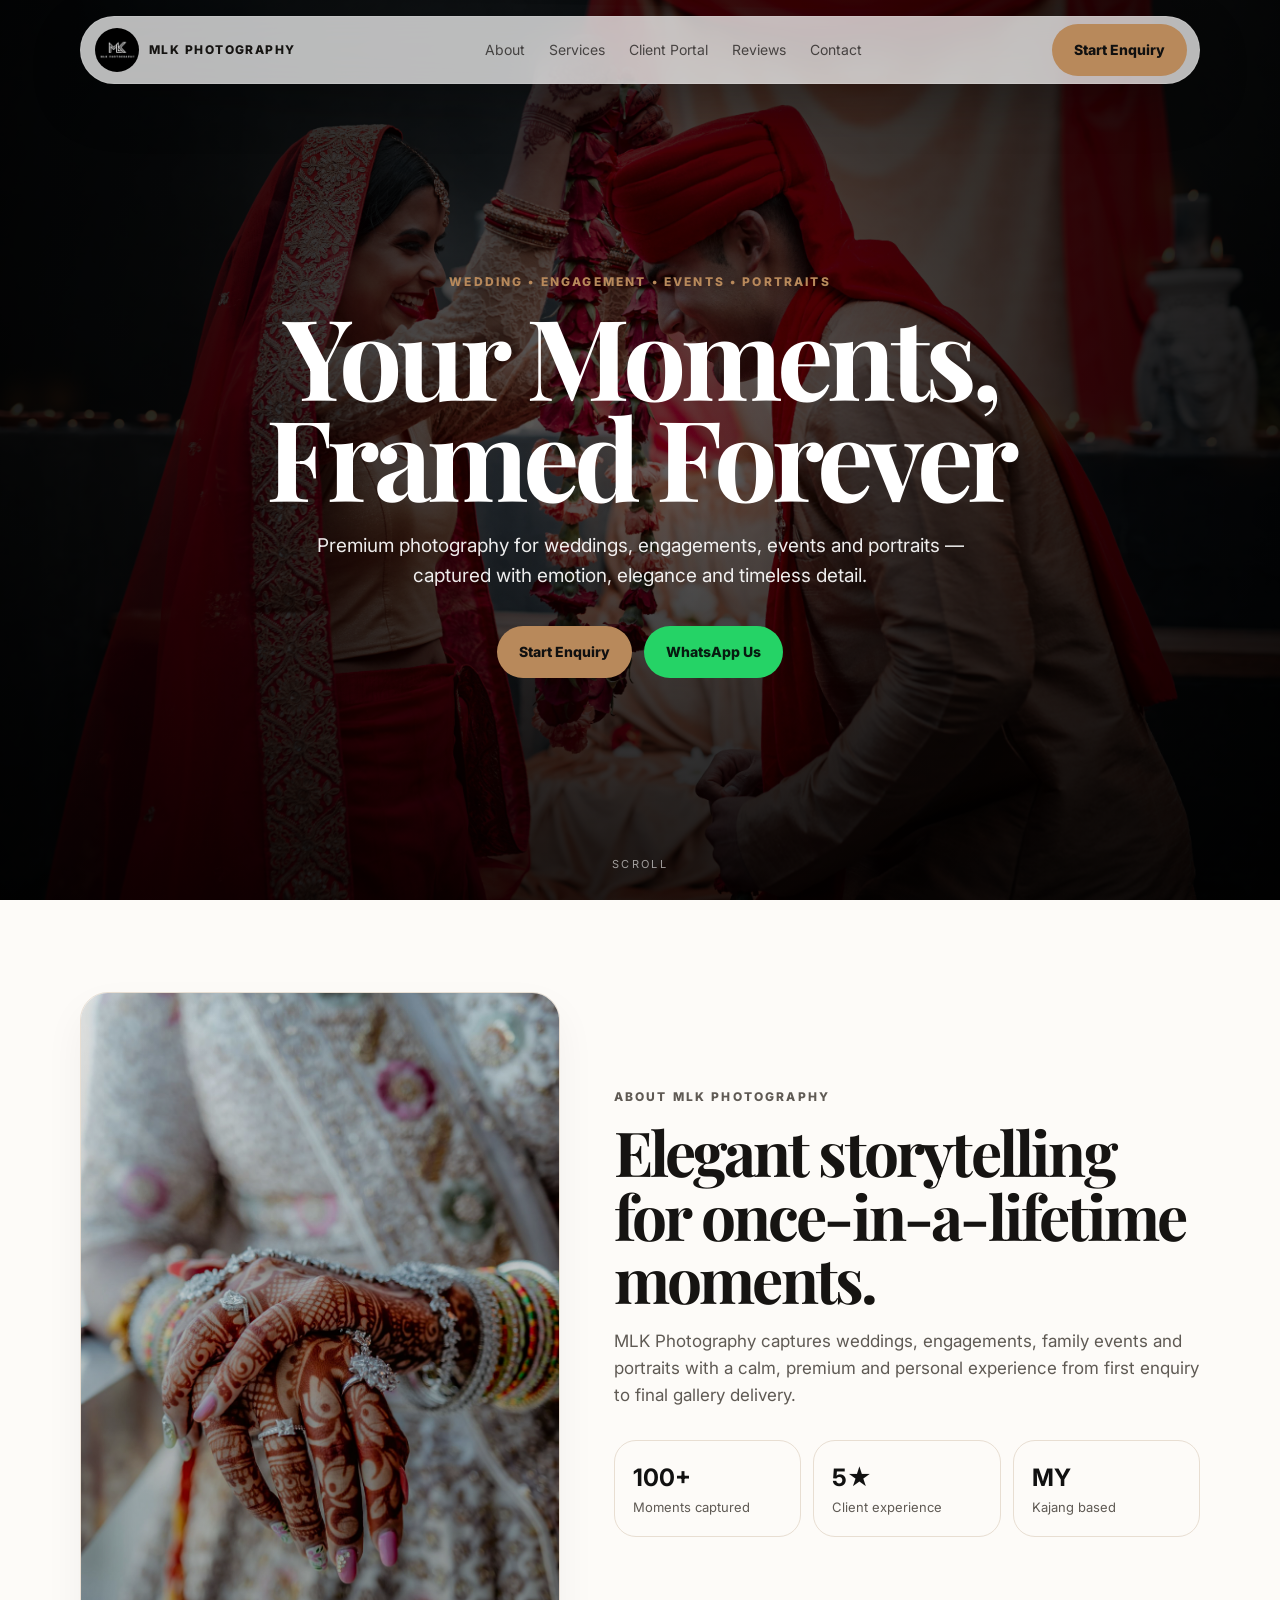
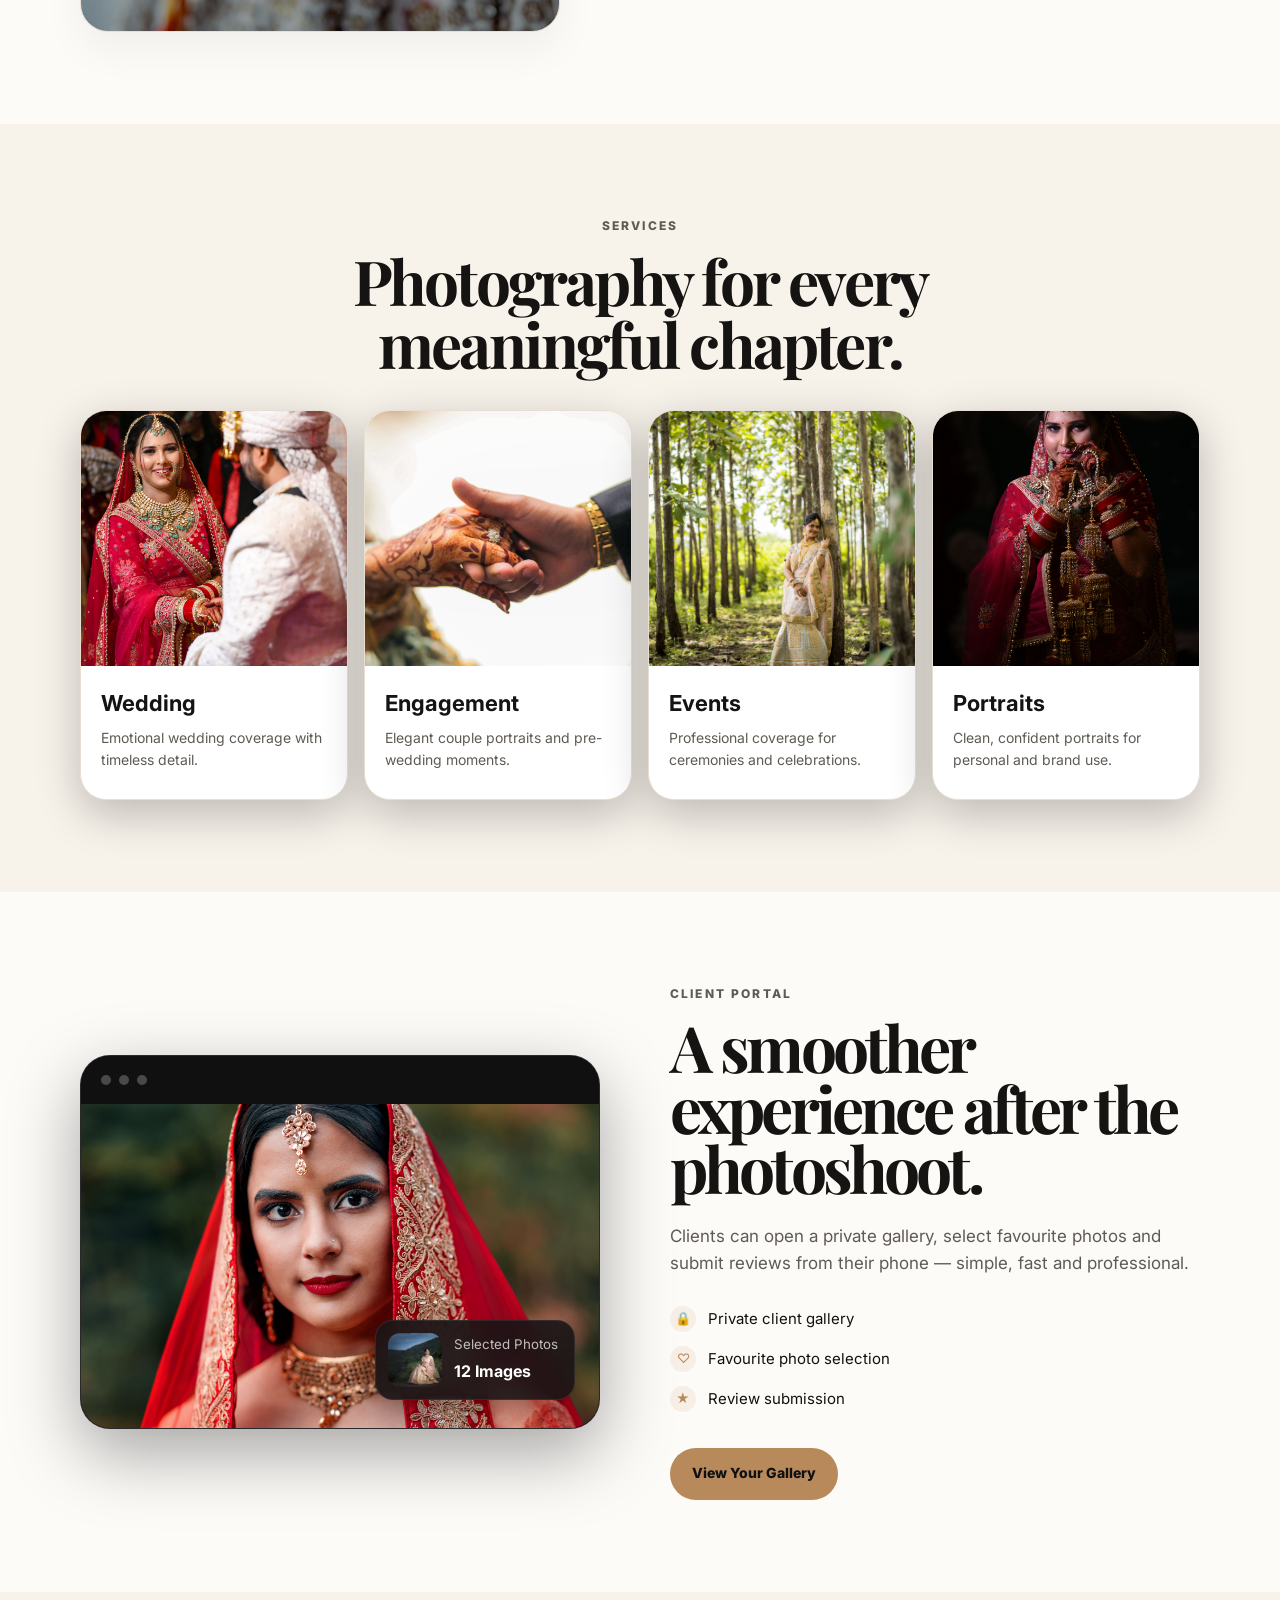
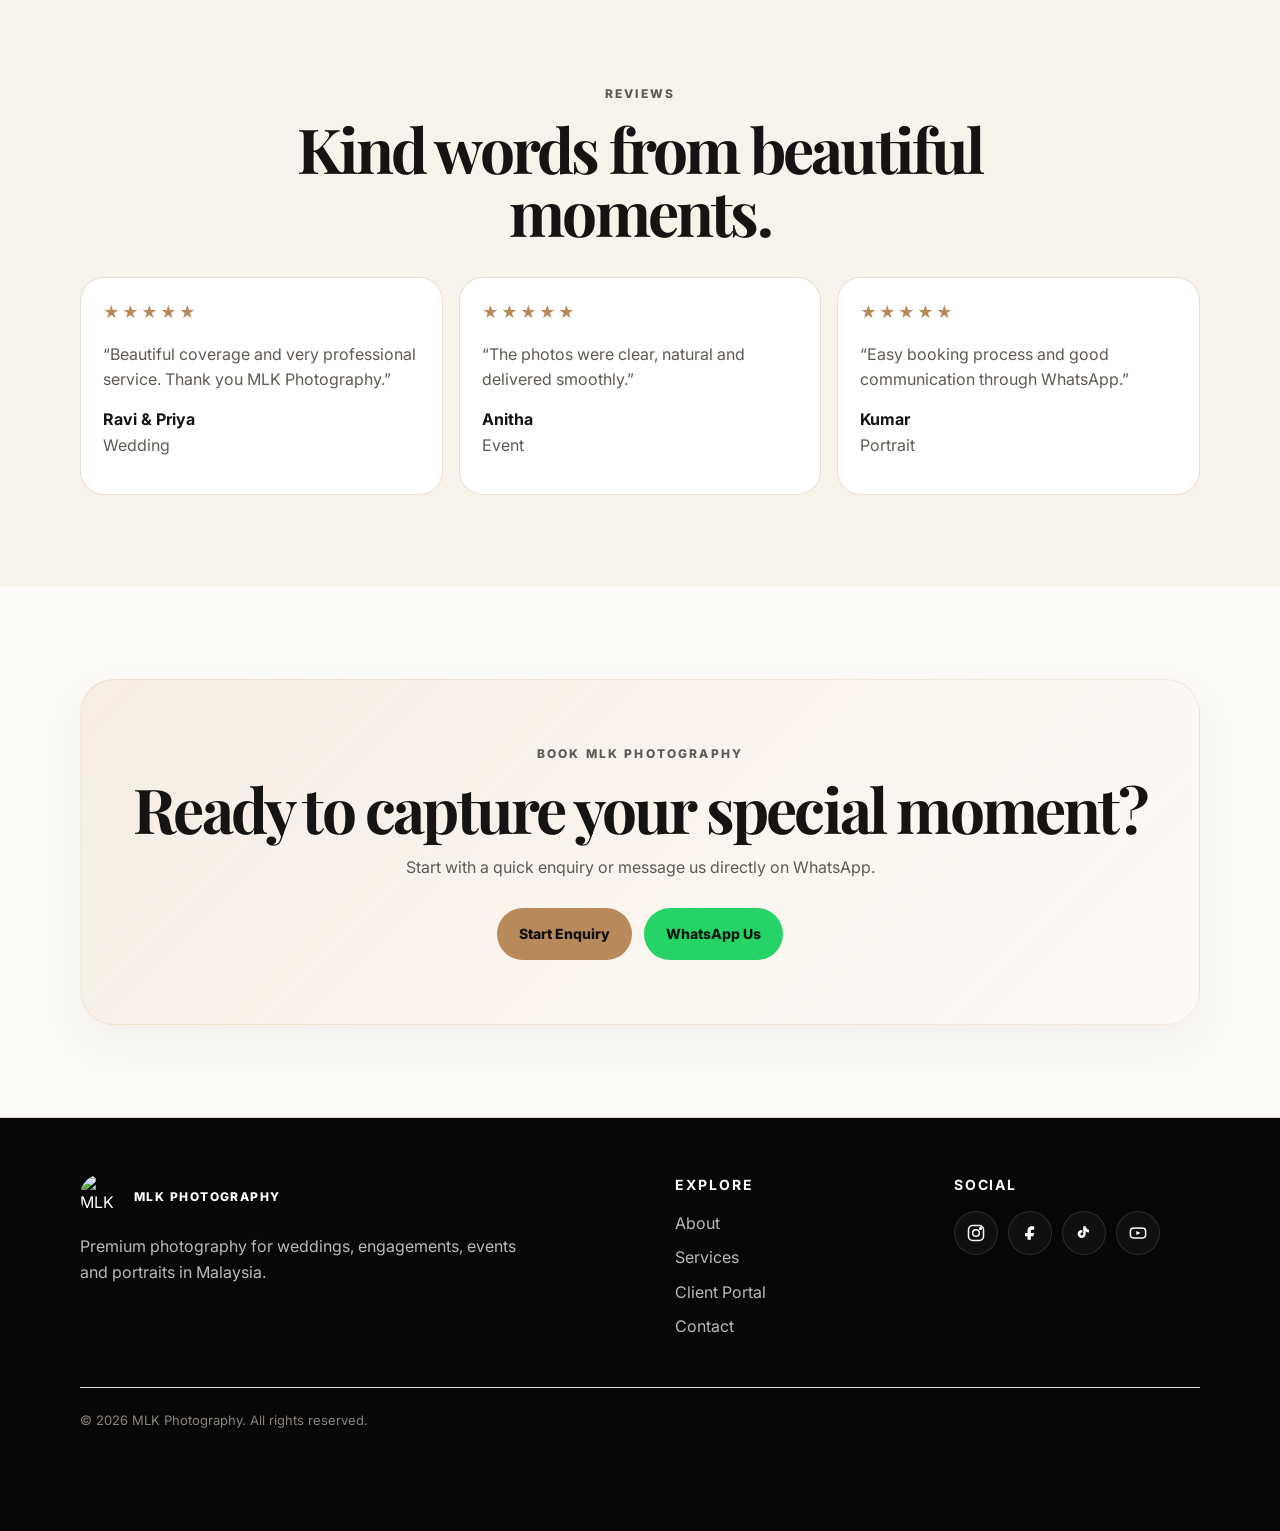
==== index.html @ f40e48df "Update index.html" ====
<!doctype html>
<html lang="en">
<head>
  <meta charset="utf-8">
  <meta name="viewport" content="width=device-width, initial-scale=1">
  <title>MLK Photography | Wedding & Event Photography</title>
  <meta name="description" content="MLK Photography captures weddings, engagements, events and portraits with a premium client portal experience.">
  <link rel="preconnect" href="https://fonts.googleapis.com">
  <link rel="preconnect" href="https://fonts.gstatic.com" crossorigin>
  <link href="https://fonts.googleapis.com/css2?family=Inter:wght@400;500;600;700;800&family=Playfair+Display:wght@600;700&display=swap" rel="stylesheet">
  <link rel="stylesheet" href="assets/styles.css">
</head>
<body>
  <header class="site-header" id="top">
    <a class="brand" href="#top" aria-label="MLK Photography home">
      <span class="brand-mark">
  <img src="images/logo.jpg" alt="MLK Photography Logo">
</span>
      <span class="brand-text">MLK Photography</span>
    </a>

    <nav class="desktop-nav" aria-label="Main navigation">
      <a href="#about">About</a>
      <a href="#services">Services</a>
      <a href="#portal">Client Portal</a>
      <a href="#reviews">Reviews</a>
      <a href="#contact">Contact</a>
    </nav>

    <div class="header-actions">
      <button class="btn btn-primary js-open-enquiry" type="button">Start Enquiry</button>
    </div>
  </header>

  <main>
    <section class="hero" aria-label="MLK Photography hero">
      <div class="hero-slider" aria-hidden="true">
        <div class="hero-slide active" style="background-image:url('images/slide-1.jpg')"></div>
        <div class="hero-slide" style="background-image:url('images/slide-2.jpg')"></div>
        <div class="hero-slide" style="background-image:url('images/slide-3.jpg')"></div>
        <div class="hero-slide" style="background-image:url('images/slide-4.jpg')"></div>
        <div class="hero-slide" style="background-image:url('images/slide-5.jpg')"></div>
      </div>
      <div class="hero-overlay"></div>

      <div class="hero-content">
        <p class="eyebrow">Wedding • Engagement • Events • Portraits</p>
        <h1>Your Moments,<br>Framed Forever</h1>
        <p class="hero-copy">Premium photography for weddings, engagements, events and portraits — captured with emotion, elegance and timeless detail.</p>
        <div class="hero-actions">
          <button class="btn btn-primary js-open-enquiry" type="button">Start Enquiry</button>
          <a class="btn btn-whatsapp js-whatsapp-link" href="#" target="_blank" rel="noopener">WhatsApp Us</a>
        </div>
      </div>

      <a class="scroll-cue" href="#about" aria-label="Scroll to about section">Scroll</a>
    </section>

    <section id="about" class="section about-section">
      <div class="container about-grid">
        <div class="image-frame image-frame-tall">
          <img src="images/about.jpg" alt="MLK Photography wedding moment" loading="lazy">
        </div>
        <div class="section-copy">
          <p class="eyebrow">About MLK Photography</p>
          <h2>Elegant storytelling for once-in-a-lifetime moments.</h2>
          <p>MLK Photography captures weddings, engagements, family events and portraits with a calm, premium and personal experience from first enquiry to final gallery delivery.</p>
          <div class="mini-stats" aria-label="MLK Photography highlights">
            <div><strong>100+</strong><span>Moments captured</span></div>
            <div><strong>5★</strong><span>Client experience</span></div>
            <div><strong>MY</strong><span>Kajang based</span></div>
          </div>
        </div>
      </div>
    </section>

    <section id="services" class="section">
      <div class="container">
        <div class="section-heading center">
          <p class="eyebrow">Services</p>
          <h2>Photography for every meaningful chapter.</h2>
        </div>
        <div class="service-grid">
          <article class="service-card">
            <img src="images/service-wedding.jpg" alt="Wedding photography" loading="lazy">
            <div><h3>Wedding</h3><p>Emotional wedding coverage with timeless detail.</p></div>
          </article>
          <article class="service-card">
            <img src="images/service-engagement.jpg" alt="Engagement photography" loading="lazy">
            <div><h3>Engagement</h3><p>Elegant couple portraits and pre-wedding moments.</p></div>
          </article>
          <article class="service-card">
            <img src="images/service-event.jpg" alt="Event photography" loading="lazy">
            <div><h3>Events</h3><p>Professional coverage for ceremonies and celebrations.</p></div>
          </article>
          <article class="service-card">
            <img src="images/service-portrait.jpg" alt="Portrait photography" loading="lazy">
            <div><h3>Portraits</h3><p>Clean, confident portraits for personal and brand use.</p></div>
          </article>
        </div>
      </div>
    </section>

    <section id="portal" class="section portal-section">
  <div class="container portal-grid">

    <div class="section-copy">
      <p class="eyebrow">Client Portal</p>

      <h2>A smoother experience after the photoshoot.</h2>

      <p>
        Clients can open a private gallery, select favourite photos and submit reviews
        from their phone — simple, fast and professional.
      </p>

      <div class="portal-points">
        <span><i aria-hidden="true">🔒</i> Private client gallery</span>
        <span><i aria-hidden="true">♡</i> Favourite photo selection</span>
        <span><i aria-hidden="true">★</i> Review submission</span>
      </div>

      <div class="inline-actions">
        <a class="btn btn-primary" href="gallery.html">
          View Your Gallery
        </a>
      </div>
    </div>

    <div class="portal-preview" aria-label="Client portal preview">
      <div class="browser-bar">
        <span></span>
        <span></span>
        <span></span>
      </div>

      <div class="portal-main-image">
        <img src="images/portal-main.jpg" alt="Client gallery preview">
      </div>

      <div class="portal-floating-card">
        <img src="images/portal-thumb.jpg" alt="Selected photo preview">

        <div>
          <small>Selected Photos</small>
          <strong>12 Images</strong>
        </div>
      </div>
    </div>

  </div>
</section>

    <section id="reviews" class="section">
      <div class="container">
        <div class="section-heading center">
          <p class="eyebrow">Reviews</p>
          <h2>Kind words from beautiful moments.</h2>
        </div>
        <div id="reviewTrack" class="review-track"></div>
      </div>
    </section>

    <section id="contact" class="section final-cta">
      <div class="container cta-card">
        <p class="eyebrow">Book MLK Photography</p>
        <h2>Ready to capture your special moment?</h2>
        <p>Start with a quick enquiry or message us directly on WhatsApp.</p>
        <div class="hero-actions">
          <button class="btn btn-primary js-open-enquiry" type="button">Start Enquiry</button>
          <a class="btn btn-whatsapp js-whatsapp-link" href="#" target="_blank" rel="noopener">WhatsApp Us</a>
        </div>
      </div>
    </section>
  </main>

  <footer class="footer">
    <div class="container footer-grid">
      <div>
        <a class="brand footer-brand" href="#top" aria-label="MLK Photography home">
          <span class="brand-mark">
  <img src="assets/logo.png" alt="MLK Photography Logo">
</span>
          <span class="brand-text">MLK Photography</span>
        </a>
        <p>Premium photography for weddings, engagements, events and portraits in Malaysia.</p>
      </div>
      <div>
        <h3>Explore</h3>
        <a href="#about">About</a>
        <a href="#services">Services</a>
        <a href="#portal">Client Portal</a>
        <a href="#contact">Contact</a>
      </div>
      <div>
        <h3>Social</h3>
        <div class="social-links">
          <a href="#" aria-label="Instagram">
            <svg viewBox="0 0 24 24" aria-hidden="true"><rect x="3" y="3" width="18" height="18" rx="5"></rect><circle cx="12" cy="12" r="4"></circle><circle cx="17.5" cy="6.5" r="1"></circle></svg>
          </a>
          <a href="#" aria-label="Facebook">
            <svg viewBox="0 0 24 24" aria-hidden="true"><path d="M14 8h3V4h-3c-3 0-5 2-5 5v3H6v4h3v4h4v-4h3l1-4h-4V9c0-.6.4-1 1-1z"></path></svg>
          </a>
          <a href="#" aria-label="TikTok">
            <svg viewBox="0 0 24 24" aria-hidden="true"><path d="M14 4v9.2a4.8 4.8 0 1 1-4-4.7v3.2a1.7 1.7 0 1 0 1.1 1.6V4h2.9c.4 2.2 1.8 3.7 4 4.2v3.1c-1.5-.1-2.9-.6-4-1.5z"></path></svg>
          </a>
          <a href="#" aria-label="YouTube">
            <svg viewBox="0 0 24 24" aria-hidden="true"><path d="M21 8.5a3 3 0 0 0-2.1-2.1C17 6 12 6 12 6s-5 0-6.9.4A3 3 0 0 0 3 8.5 31 31 0 0 0 3 15.5a3 3 0 0 0 2.1 2.1C7 18 12 18 12 18s5 0 6.9-.4A3 3 0 0 0 21 15.5a31 31 0 0 0 0-7z"></path><path d="M10 9.5 15 12l-5 2.5z"></path></svg>
          </a>
        </div>
      </div>
    </div>
    <div class="container copyright">© <span id="year"></span> MLK Photography. All rights reserved.</div>
  </footer>

  <div id="enquiryModal" class="modal" aria-hidden="true">
    <div class="modal-panel glass" role="dialog" aria-modal="true" aria-labelledby="modalTitle">
      <div class="modal-head">
        <div>
          <span class="eyebrow">MLK Booking Enquiry</span>
          <h2 id="modalTitle">Submit & continue to WhatsApp.</h2>
          <p class="muted">Your enquiry will be saved to Google Sheet first.</p>
        </div>
        <button id="closeModal" class="close-btn" type="button" aria-label="Close enquiry form">✕</button>
      </div>

      <form id="enquiryForm" class="wizard">
        <div class="progress" aria-hidden="true">
          <span class="active"></span><span></span><span></span><span></span>
        </div>

        <section class="wizard-step active" data-step="1">
          <h3>1. Select event type</h3>
          <p class="muted">You can choose more than one.</p>
          <div id="eventChoices" class="event-chip-wrap"></div>
        </section>

        <section class="wizard-step" data-step="2">
          <h3>2. Tell us what you need</h3>
          <p class="muted">Choose the closest option, or select Custom Package for multiple events and special needs.</p>
          <div id="wizardPackageGrid" class="package-grid"></div>
        </section>

        <section class="wizard-step" data-step="3">
          <h3>3. Your details</h3>
          <div class="form-grid">
            <div class="field">
              <label for="customerName">Name</label>
              <input id="customerName" name="name" autocomplete="name" placeholder="Your full name">
            </div>
            <div class="field">
              <label for="contactNumber">Contact Number / WhatsApp</label>
              <input id="contactNumber" name="contactNumber" autocomplete="tel" placeholder="0123456789">
            </div>
            <div class="field">
              <label for="eventDate">Event Date</label>
              <input id="eventDate" name="eventDate" type="date">
            </div>
            <div class="field">
              <label for="eventDay">Day</label>
              <input id="eventDay" name="eventDay" placeholder="Auto-filled" readonly>
            </div>
            <div class="field">
              <label for="eventTime">Time</label>
              <input id="eventTime" name="eventTime" type="time">
            </div>
            <div class="field">
              <label for="eventLocation">Location</label>
              <input id="eventLocation" name="eventLocation" placeholder="Kajang / Temple / Hall / Address">
            </div>
            <div id="customRequestWrap" class="field full">
              <label for="customRequest">Custom Request / Full Event Plan</label>
              <textarea id="customRequest" name="customRequest" placeholder="Example: Wedding morning ceremony + evening reception + pre-wedding shoot. Please include timing, locations and special request."></textarea>
            </div>
            <div class="field full">
              <label class="checkbox-row">
                <input id="termsAccepted" type="checkbox">
                <span>I understand that the package price shown is the final package total and transportation charges are not included.</span>
              </label>
            </div>
          </div>
        </section>

        <section class="wizard-step" data-step="4">
          <h3>4. Review enquiry</h3>
          <p class="muted">Please check the details before continuing to WhatsApp.</p>
          <div id="reviewSummary" class="summary-box glass-soft"></div>
          <div id="formAlert" class="alert"></div>
          <div id="formSuccess" class="success-note">Enquiry saved. Opening WhatsApp...</div>
        </section>

        <div class="wizard-actions">
          <button id="prevStep" class="btn btn-secondary" type="button">Back</button>
          <button id="nextStep" class="btn btn-primary" type="button">Continue</button>
          <button id="submitEnquiry" class="btn btn-whatsapp" type="submit">Submit & Continue to WhatsApp</button>
        </div>
      </form>
    </div>
  </div>

  <script src="assets/config.js"></script>
  <script src="assets/data.js"></script>
  <script src="assets/app.js"></script>
</body>
</html>
---- assets/styles.css ----
:root{
  --bg:#F7F2EA;
  --bg-soft:#FDFBF8;

  --card:#FFFFFF;
  --card-2:#F9F4EE;

  --text:#161412;

  --muted:#5F5A54;
  --muted-2:#8B847C;

  --gold:#B8895B;
  --gold-2:#A97849;

  --border:#E8DED2;

  --shadow:
  0 18px 40px rgba(0,0,0,.05);

  --radius:28px;

  --container:min(1120px, calc(100% - 32px));
}

*{
  box-sizing:border-box;
  margin:0;
  padding:0;
}

html{
  scroll-behavior:smooth;
}

body{
  font-family:Inter,system-ui,-apple-system,BlinkMacSystemFont,"Segoe UI",sans-serif;

  background:
  radial-gradient(
    circle at top,
    #FFFDFB 0%,
    #F7F2EA 42%,
    #EFE5DA 100%
  );

  color:var(--text);

  line-height:1.6;
  overflow-x:hidden;
}

body::selection{
  background:var(--gold);
  color:#111;
}

a{
  color:inherit;
  text-decoration:none;
}

img{
  display:block;
  width:100%;
  height:100%;
  object-fit:cover;
}

button,
input,
textarea,
select{
  font:inherit;
}

button{
  cursor:pointer;
}

.container{
  width:var(--container);
  margin-inline:auto;
}

.muted{
  color:var(--muted)!important;
}

.eyebrow{
  text-transform:uppercase;
  letter-spacing:.18em;
  font-size:12px;
  font-weight:800;
  color:var(--gold);
  margin-bottom:14px;
}

/* BUTTONS */

.btn{
  min-height:52px;
  padding:0 22px;
  border:0;
  border-radius:999px;
  display:inline-flex;
  align-items:center;
  justify-content:center;
  gap:8px;
  cursor:pointer;
  font-size:14px;
  font-weight:800;
  white-space:nowrap;
  transition:.25s ease;
}

.btn:hover{
  transform:translateY(-2px);
}

.btn-primary{
  background:var(--gold);
  color:#101010;
}

.btn-primary:hover{
  background:var(--gold-2);
}

.btn-secondary{
  background:rgba(255,255,255,.08);
  border:1px solid rgba(255,255,255,.14);
  color:#fff;
  backdrop-filter:blur(12px);
}

.btn-secondary:hover{
  background:rgba(255,255,255,.14);
}

.btn-whatsapp{
  background:#25d366;
  color:#071b10;
}

/* HEADER */

.site-header{
  position:fixed;
  top:16px;
  left:50%;
  transform:translateX(-50%);
  z-index:40;

  width:min(1120px,calc(100% - 24px));
  height:68px;

  display:flex;
  align-items:center;
  justify-content:space-between;
  gap:16px;

  padding:10px 12px 10px 14px;

  border:1px solid rgba(255,255,255,.12);
  border-radius:999px;

background:rgba(255,255,255,.72);
  backdrop-filter:blur(18px);

  box-shadow:0 18px 50px rgba(0,0,0,.25);
}

.brand{
  display:inline-flex;
  align-items:center;
  gap:10px;
  min-width:max-content;
}

.brand-mark{
  width:44px;
  height:44px;
  border-radius:999px;
  overflow:hidden;
  display:flex;
  align-items:center;
  justify-content:center;
}

.brand-mark img{
  width:100%;
  height:100%;
  object-fit:cover;
}

.brand-text{
  text-transform:uppercase;
  letter-spacing:.12em;
  font-size:12px;
  font-weight:800;
}

.desktop-nav,
.nav{
  display:flex;
  align-items:center;
  gap:24px;

color:rgba(22,20,18,.72);
  font-size:14px;
}

.desktop-nav a:hover,
.nav a:hover{
  color:#161412;
}

.header-actions{
  display:flex;
  align-items:center;
  gap:10px;
}

/* HERO */

.hero{
  position:relative;
  min-height:100svh;
  display:grid;
  place-items:center;
  overflow:hidden;
  background:#050506;
}

.hero-slider,
.hero-slide,
.hero-overlay{
  position:absolute;
  inset:0;
}

.hero-slide{
  opacity:0;
  background-size:cover;
  background-position:center;
  transform:scale(1);
  transition:opacity 1.8s ease;
  animation:slowZoom 18s ease-in-out infinite alternate;
}

.hero-slide.active{
  opacity:1;
}

.hero-overlay{
  z-index:1;
  background:
    radial-gradient(circle at center,rgba(0,0,0,.08),rgba(0,0,0,.55) 48%,rgba(0,0,0,.86)),
    linear-gradient(to bottom,rgba(0,0,0,.45),rgba(0,0,0,.68));
}

.hero-content{
  position:relative;
  z-index:2;

  width:min(900px,calc(100% - 36px));

  text-align:center;

  padding:138px 0 88px;
}

.hero h1,
.section h2,
.cta-card h2{
  font-family:"Playfair Display",Georgia,serif;
  font-weight:700;
  letter-spacing:-.045em;
}

.hero h1{
  font-size:clamp(54px,9vw,112px);
  line-height:.9;
  margin-bottom:24px;
    color:#FFFFFF;
}

.hero-copy{
  max-width:720px;
  margin:0 auto 34px;

  color:rgba(255,255,255,.92);

  font-size:clamp(16px,2vw,19px);
}

.hero-actions,
.inline-actions,
.actions{
  display:flex;
  align-items:center;
  justify-content:center;
  gap:12px;
  flex-wrap:wrap;
}

.scroll-cue{
  position:absolute;
  z-index:2;
  bottom:26px;
  left:50%;
  transform:translateX(-50%);

  font-size:11px;
  text-transform:uppercase;
  letter-spacing:.22em;

  color:rgba(255,255,255,.58);
}

@keyframes slowZoom{
  to{
    transform:scale(1.08);
  }
}

/* SECTIONS */

.section{
  padding:92px 0;
  background:var(--bg);
}

.section:nth-of-type(even){
  background:var(--bg-soft);
}

.section-heading{
  max-width:760px;
  margin-bottom:34px;
}

.section-heading.center{
  text-align:center;
  margin-inline:auto;
}

.section h2{
  font-size:clamp(34px,5vw,62px);
  line-height:1.02;
}

.section p{
  color:var(--muted);
}

.section-copy h2{
  margin-bottom:18px;
}

.section-copy>p:not(.eyebrow){
  font-size:17px;
  max-width:590px;
}

/* ABOUT */

.about-grid{
  display:grid;
  grid-template-columns:.9fr 1.1fr;
  align-items:center;
  gap:54px;
}

.image-frame{
  position:relative;
  overflow:hidden;
  border-radius:var(--radius);
  background:var(--card);
  border:1px solid var(--border);
  box-shadow:var(--shadow);
}

.image-frame-tall{
  height:min(640px,78svh);
}

.image-frame::after{
  content:"";
  position:absolute;
  inset:0;
  background:linear-gradient(to bottom,rgba(0,0,0,0),rgba(0,0,0,.22));
}

.mini-stats{
  display:grid;
  grid-template-columns:repeat(3,1fr);
  gap:12px;
  margin-top:30px;
}

.mini-stats div{
  padding:18px;
  border-radius:22px;
  background:rgba(255,255,255,.055);
  border:1px solid var(--border);
}

.mini-stats strong{
  display:block;
  font-size:24px;
  color:#111;
  font-weight:700;
}

.mini-stats span{
  display:block;
  color:var(--muted);
  font-size:13px;
}

/* SERVICES */

.service-grid{
  display:grid;
  grid-template-columns:repeat(4,1fr);
  gap:16px;
}

.service-card{
  overflow:hidden;
  border-radius:26px;
  background:var(--card);
  border:1px solid var(--border);
  min-height:390px;
  display:flex;
  flex-direction:column;
  box-shadow:0 14px 45px rgba(0,0,0,.24);
}

.service-card img{
  height:255px;
  transition:transform .45s ease;
}

.service-card:hover img{
  transform:scale(1.04);
}

.service-card div{
  padding:20px;
}

.service-card h3{
  font-size:22px;
  margin-bottom:6px;
}

.service-card p{
  font-size:14px;
}

/* CLIENT PORTAL */

.portal-section{
  background:linear-gradient(180deg,var(--bg-soft),var(--bg));
}

.portal-grid{
  display:grid;
  grid-template-columns:minmax(320px,520px) minmax(320px,560px);
  gap:70px;
  align-items:center;
}

.portal-preview{
  order:1;
}

.portal-grid .section-copy{
  order:2;
}

.portal-grid .section-copy h2{
  font-size:clamp(42px,5vw,72px);
  line-height:.95;
  letter-spacing:-.06em;
  margin-bottom:24px;
}

.portal-points{
  display:flex;
  flex-direction:column;
  gap:14px;
  margin-top:28px;
}

.portal-points span{
  display:flex;
  align-items:center;
  gap:12px;
  color:#111;
  font-size:15px;
}

.portal-points i{
  width:26px;
  height:26px;
  display:inline-flex;
  align-items:center;
  justify-content:center;
  flex:0 0 auto;

  border-radius:999px;

  background:rgba(212,165,116,.14);
  color:var(--gold);

  font-style:normal;
  font-size:13px;
}

.inline-actions{
  justify-content:flex-start;
  margin-top:36px;
}

.portal-preview{
  position:relative;
  border-radius:30px;
  overflow:hidden;
  border:1px solid rgba(255,255,255,.1);
  background:#111;
  box-shadow:0 24px 70px rgba(0,0,0,.35);
}

.browser-bar{
  display:flex;
  align-items:center;
  gap:8px;

  height:48px;
  padding:0 20px;

  background:#101011;
}

.browser-bar span{
  width:10px;
  height:10px;
  border-radius:999px;
  background:rgba(255,255,255,.24);
}

.portal-main-image img{
  width:100%;
  display:block;
  aspect-ratio:16/10;
  object-fit:cover;
}

.portal-floating-card{
  position:absolute;
  right:24px;
  bottom:28px;

  display:flex;
  align-items:center;
  gap:12px;

  padding:12px 16px 12px 12px;

  border-radius:18px;

  background:rgba(24,20,22,.9);
  border:1px solid rgba(255,255,255,.08);

  backdrop-filter:blur(14px);
  box-shadow:0 16px 40px rgba(0,0,0,.4);
}

.portal-floating-card img{
  width:54px;
  height:54px;
  border-radius:12px;
  object-fit:cover;
}

.portal-floating-card small{
  display:block;
  color:rgba(255,255,255,.72);
  white-space:nowrap;
  margin-bottom:4px;
}

.portal-floating-card strong{
  display:block;
  color:#fff;
  white-space:nowrap;
}

/* REVIEWS */

.review-track{
  display:grid;
  grid-template-columns:repeat(3,1fr);
  gap:16px;
}

.review-card,
.glass-soft{
  background:var(--card);
  border:1px solid var(--border);
  border-radius:24px;
  padding:22px;
}

.review-card .stars{
  color:var(--gold);
  letter-spacing:2px;
  margin-bottom:16px;
}

.review-card p{
  margin-bottom:14px;
}

/* FINAL CTA */

.final-cta{
  background:var(--bg);
}

.cta-card{
  text-align:center;
  padding:64px 24px;
  border-radius:34px;
  background:linear-gradient(135deg,rgba(212,165,116,.16),rgba(255,255,255,.045));
  border:1px solid rgba(212,165,116,.2);
  box-shadow:var(--shadow);
}

.cta-card p:not(.eyebrow){
  max-width:580px;
  margin:14px auto 28px;
}

/* FOOTER */

.footer{
  background:#070708;
  padding:56px 0 100px;
  border-top:1px solid var(--border);
}

.footer-grid{
  display:grid;
  grid-template-columns:1.6fr .7fr .7fr;
  gap:32px;
}

.footer p{
  color:rgba(255,255,255,.72);
  max-width:460px;
  margin-top:16px;
}

.footer h3{
  font-size:14px;
  text-transform:uppercase;
  letter-spacing:.14em;
  margin-bottom:14px;
  color:#fff;
}

.footer a:not(.brand){
  display:block;
  color:rgba(255,255,255,.72);
  margin-bottom:9px;
}

.footer .brand{
  color:#fff;
}

.footer a:hover{
  color:#fff;
}

.social-links{
  display:flex;
  gap:10px;
}

.social-links a{
  width:44px;
  height:44px;
  border-radius:999px;

  display:inline-flex!important;
  align-items:center;
  justify-content:center;

  border:1px solid rgba(255,255,255,.12);
  background:rgba(255,255,255,.04);

  color:#fff!important;

  transition:.25s ease;
}

.social-links a:hover{
  background:rgba(212,165,116,.16);
  border-color:rgba(212,165,116,.45);
  transform:translateY(-2px);
}

.social-links svg{
  width:20px;
  height:20px;
  stroke:currentColor;
  fill:none;
  stroke-width:1.8;
  stroke-linecap:round;
  stroke-linejoin:round;
}

.social-links a[aria-label="Facebook"] svg,
.social-links a[aria-label="TikTok"] svg{
  fill:currentColor;
  stroke:none;
}

.social-links a[aria-label="YouTube"] svg path:first-child{
  fill:none;
  stroke:currentColor;
}

.social-links a[aria-label="YouTube"] svg path:last-child{
  fill:currentColor;
  stroke:none;
}

.copyright{
  margin-top:38px;
  padding-top:22px;
  border-top:1px solid var(--border);
  color:var(--muted-2);
  font-size:13px;
}

/* MODAL / ENQUIRY */

.modal{
  position:fixed;
  inset:0;
  z-index:80;

  background:rgba(0,0,0,.72);

  display:none;
  align-items:flex-start;
  justify-content:center;

  padding:18px;
  overflow:auto;
}

.modal.open{
  display:flex;
}

.modal-panel{
  width:min(940px,100%);
  margin:70px auto 24px;
  background:rgba(18,18,20,.96);
  border:1px solid var(--border);
  border-radius:28px;
  box-shadow:var(--shadow);
  padding:24px;
}

.modal-head{
  display:flex;
  justify-content:space-between;
  align-items:flex-start;
  gap:16px;
  margin-bottom:22px;
}

.modal-head h2{
  font-size:30px;
  line-height:1.1;
}

.close-btn{
  width:42px;
  height:42px;
  border-radius:50%;
  border:1px solid var(--border);
  background:rgba(255,255,255,.08);
  color:#fff;
  cursor:pointer;
}

.wizard{
  display:grid;
  gap:18px;
}

.progress{
  height:8px;
  background:rgba(255,255,255,.08);
  border-radius:999px;

  display:grid;
  grid-template-columns:repeat(4,1fr);
  gap:4px;
  padding:2px;
}

.progress span{
  border-radius:999px;
  background:transparent;
}

.progress span.active{
  background:var(--gold);
}

.wizard-step{
  display:none;
}

.wizard-step.active{
  display:block;
}

.wizard-step h3{
  font-size:22px;
  margin-bottom:6px;
}

.form-grid,
.wizard-grid{
  display:grid;
  grid-template-columns:repeat(2,1fr);
  gap:14px;
  margin-top:18px;
}

.field{
  display:grid;
  gap:7px;
}

.field.full{
  grid-column:1/-1;
}

.field label{
  font-size:13px;
  font-weight:800;
  color:#fff;
}

.field input,
.field select,
.field textarea{
  width:100%;
  min-height:52px;

  border-radius:16px;
  border:1px solid var(--border);

  background:rgba(255,255,255,.07);
  color:#fff;

  padding:0 15px;

  outline:none;
}

.field textarea{
  min-height:110px;
  padding-top:14px;
  resize:vertical;
}

.field input:focus,
.field select:focus,
.field textarea:focus{
  border-color:rgba(212,165,116,.62);
}

.event-chip-wrap{
  display:flex;
  flex-wrap:wrap;
  gap:10px;
  margin-top:16px;
}

.choice-chip,
.event-chip{
  min-height:48px;
  border-radius:999px;
  padding:0 16px;

  display:inline-flex;
  align-items:center;
  gap:8px;

  background:rgba(255,255,255,.07);
  border:1px solid var(--border);

  color:#fff;
  cursor:pointer;
}

.choice-chip input{
  accent-color:var(--gold);
}

.choice-chip.active,
.event-chip:hover{
  border-color:rgba(212,165,116,.72);
  background:rgba(212,165,116,.13);
}

.package-grid{
  display:grid;
  grid-template-columns:repeat(2,1fr);
  gap:14px;
  margin-top:18px;
}

.package-card{
  display:grid;
  gap:12px;
}

.package-card.selected{
  border-color:rgba(212,165,116,.78);
}

.package-top{
  display:flex;
  justify-content:space-between;
  gap:14px;
}

.badge{
  font-size:11px;
  color:#111;
  background:var(--gold);
  border-radius:999px;
  padding:5px 9px;
  height:max-content;
}

.price{
  font-size:28px;
  font-weight:900;
  color:#fff;
}

.feature-list{
  display:grid;
  gap:8px;
  color:var(--muted);
  padding-left:18px;
}

.terms-note{
  font-size:12px;
  color:var(--muted-2);
}

.checkbox-row{
  display:flex;
  gap:10px;
  align-items:flex-start;
  color:var(--muted);
  font-size:14px;
}

.checkbox-row input{
  margin-top:4px;
  accent-color:var(--gold);
}

.summary-box{
  display:grid;
  gap:10px;
  margin-top:16px;
}

.summary-row{
  display:grid;
  grid-template-columns:160px 1fr;
  gap:12px;
  padding-bottom:10px;
  border-bottom:1px solid var(--border);
}

.summary-row:last-child{
  border-bottom:0;
  padding-bottom:0;
}

.alert{
  display:none;
  background:rgba(255,77,77,.12);
  border:1px solid rgba(255,77,77,.32);
  color:#ffd4d4;
  border-radius:16px;
  padding:12px;
}

.alert.show{
  display:block;
}

.success-note{
  display:none;
  background:rgba(37,211,102,.12);
  border:1px solid rgba(37,211,102,.28);
  color:#c8ffd9;
  border-radius:16px;
  padding:12px;
}

.success-note.show{
  display:block;
}

.wizard-actions{
  display:flex;
  justify-content:flex-end;
  gap:10px;
  flex-wrap:wrap;
  padding-top:6px;
}

/* GALLERY PAGE */

.topbar{
  position:sticky;
  top:14px;
  z-index:50;
  width:min(1120px,calc(100% - 28px));
  margin:14px auto 0;
  padding:12px 14px;

  display:flex;
  align-items:center;
  justify-content:space-between;
  gap:18px;

  border-radius:999px;
  background:rgba(12,9,8,.76);
  border:1px solid rgba(255,255,255,.15);

  backdrop-filter:blur(22px);
}

.page-hero{
  padding:82px 0 36px;
}

.page-title-card,
.glass{
  background:rgba(24,24,27,.72);
  border:1px solid var(--border);
  border-radius:var(--radius);
  box-shadow:var(--shadow);
  backdrop-filter:blur(20px);
}

.page-title-card{
  padding:clamp(22px,4vw,42px);
}

.page-title-card h1{
  font-size:clamp(38px,6vw,72px);
  line-height:.95;
  letter-spacing:-.05em;
  margin-bottom:16px;
}

.lead{
  color:var(--muted);
  font-size:18px;
  max-width:760px;
}

.gallery-toolbar{
  display:flex;
  gap:12px;
  align-items:end;
  margin-top:18px;
}

.info-card{
  padding:24px;
}

.photo-grid{
  display:grid;
  grid-template-columns:repeat(4,1fr);
  gap:14px;
}

.photo-card{
  position:relative;
  overflow:hidden;
  min-height:210px;
  border-radius:22px;
  border:1px solid rgba(255,255,255,.15);
  background:rgba(255,255,255,.08);
}

.photo-card img{
  width:100%;
  height:210px;
  object-fit:cover;
}

.photo-placeholder{
  height:210px;
  display:grid;
  place-items:center;
  color:var(--gold);
  font-weight:900;
  background:linear-gradient(135deg,rgba(212,165,116,.16),rgba(255,255,255,.06));
}

.photo-card .photo-info{
  padding:12px;
}

.select-toggle{
  position:absolute;
  top:10px;
  right:10px;
  width:38px;
  height:38px;

  border:1px solid rgba(255,255,255,.3);
  border-radius:50%;

  background:rgba(0,0,0,.42);
  color:white;
}

.photo-card.selected{
  border-color:rgba(212,165,116,.9);
  box-shadow:0 0 0 3px rgba(212,165,116,.18);
}

.photo-card.selected .select-toggle{
  color:#130c04;
  background:var(--gold);
}

.sticky-submit{
  position:sticky;
  bottom:14px;
  z-index:10;

  margin:22px auto 0;
  padding:14px;

  display:flex;
  gap:12px;
  justify-content:space-between;
  align-items:center;
}

.rating-row{
  display:flex;
  gap:8px;
  font-size:32px;
}

.rating-star{
  color:rgba(255,255,255,.3);
  cursor:pointer;
  user-select:none;
}

.rating-star.active{
  color:var(--gold);
}

/* ADMIN PAGE */

.metric-grid{
  display:grid;
  grid-template-columns:repeat(4,1fr);
  gap:14px;
}

.metric-card{
  padding:22px;
}

.metric-card strong{
  display:block;
  font-size:36px;
  margin-top:8px;
}

.section-head{
  display:flex;
  align-items:end;
  justify-content:space-between;
  gap:20px;
  margin-bottom:24px;
}

.table-wrap{
  overflow:auto;
}

table{
  width:100%;
  border-collapse:collapse;
}

th,
td{
  padding:14px;
  text-align:left;
  border-bottom:1px solid var(--border);
  vertical-align:top;
}

th{
  color:#fff;
  font-size:13px;
  text-transform:uppercase;
  letter-spacing:.08em;
}

td{
  color:var(--muted);
}

/* RESPONSIVE */

@media (max-width:980px){
  .desktop-nav{
    display:none;
  }

  .about-grid,
  .portal-grid{
    grid-template-columns:1fr;
    gap:34px;
  }

  .portal-preview{
    order:1;
  }

  .portal-grid .section-copy{
    order:2;
  }

  .service-grid,
  .review-track{
    grid-template-columns:repeat(2,1fr);
  }

  .metric-grid,
  .photo-grid{
    grid-template-columns:repeat(2,1fr);
  }

  .image-frame-tall{
    height:520px;
  }

  .footer-grid{
    grid-template-columns:1fr 1fr;
  }

  .package-grid{
    grid-template-columns:1fr;
  }
}

@media (max-width:680px){
  :root{
    --container:calc(100% - 28px);
  }

  .site-header{
    top:10px;
    height:60px;
    width:calc(100% - 20px);
    padding:8px 9px;
  }

  .brand-mark,
  .logo-mark{
    width:38px;
    height:38px;
  }

  .brand-text{
    font-size:10px;
    letter-spacing:.08em;
  }

  .header-actions .btn{
    display:none;
  }

  .hero{
    align-items:end;
  }

  .hero-content{
    text-align:left;
    width:calc(100% - 28px);
    padding:132px 0 96px;
  }

  .hero h1{
    font-size:52px;
    line-height:.92;
    margin-bottom:18px;
  }

  .hero-copy{
    font-size:16px;
    margin-bottom:28px;
  }

  .hero-actions,
  .inline-actions,
  .actions{
    display:grid;
    grid-template-columns:1fr;
    width:100%;
  }

  .btn{
    width:100%;
    min-height:54px;
  }

  .scroll-cue{
    display:none;
  }

  .section{
    padding:64px 0;
  }

  .section-heading.center{
    text-align:left;
  }

  .section h2,
  .portal-grid .section-copy h2{
    font-size:38px;
    line-height:1.02;
  }

  .section-copy>p:not(.eyebrow){
    font-size:16px;
  }

  .image-frame-tall{
    height:420px;
  }

  .mini-stats{
    grid-template-columns:1fr;
  }

  .service-grid,
  .review-track,
  .metric-grid,
  .photo-grid{
    grid-template-columns:1fr;
  }

  .service-card{
    min-height:auto;
  }

  .service-card img{
    height:230px;
  }

  .portal-preview{
    border-radius:24px;
  }

  .browser-bar{
    height:44px;
  }

  .portal-floating-card{
    right:14px;
    bottom:14px;
    padding:10px 14px 10px 10px;
    border-radius:16px;
  }

  .portal-floating-card img{
    width:48px;
    height:48px;
  }

  .cta-card{
    text-align:left;
    padding:34px 20px;
    border-radius:26px;
  }

  .footer{
    padding-bottom:64px;
  }

  .footer-grid{
    grid-template-columns:1fr;
    gap:28px;
  }

  .modal{
    padding:10px;
  }

  .modal-panel{
    margin:72px 0 20px;
    padding:18px;
    border-radius:22px;
  }

  .modal-head h2{
    font-size:24px;
  }

  .form-grid,
  .wizard-grid{
    grid-template-columns:1fr;
  }

  .wizard-actions{
    display:grid;
    grid-template-columns:1fr;
  }

  .event-chip-wrap{
    gap:8px;
  }

  .choice-chip,
  .event-chip{
    width:100%;
    justify-content:center;
  }

  .package-card{
    padding:18px;
  }

  .price{
    font-size:24px;
  }

  .gallery-toolbar,
  .sticky-submit{
    display:grid;
    grid-template-columns:1fr;
  }

  .summary-row{
    grid-template-columns:1fr;
  }

  .topbar .nav{
    display:none;
  }
}

@media (prefers-reduced-motion:reduce){
  *{
    animation:none!important;
    transition:none!important;
    scroll-behavior:auto!important;
  }
}
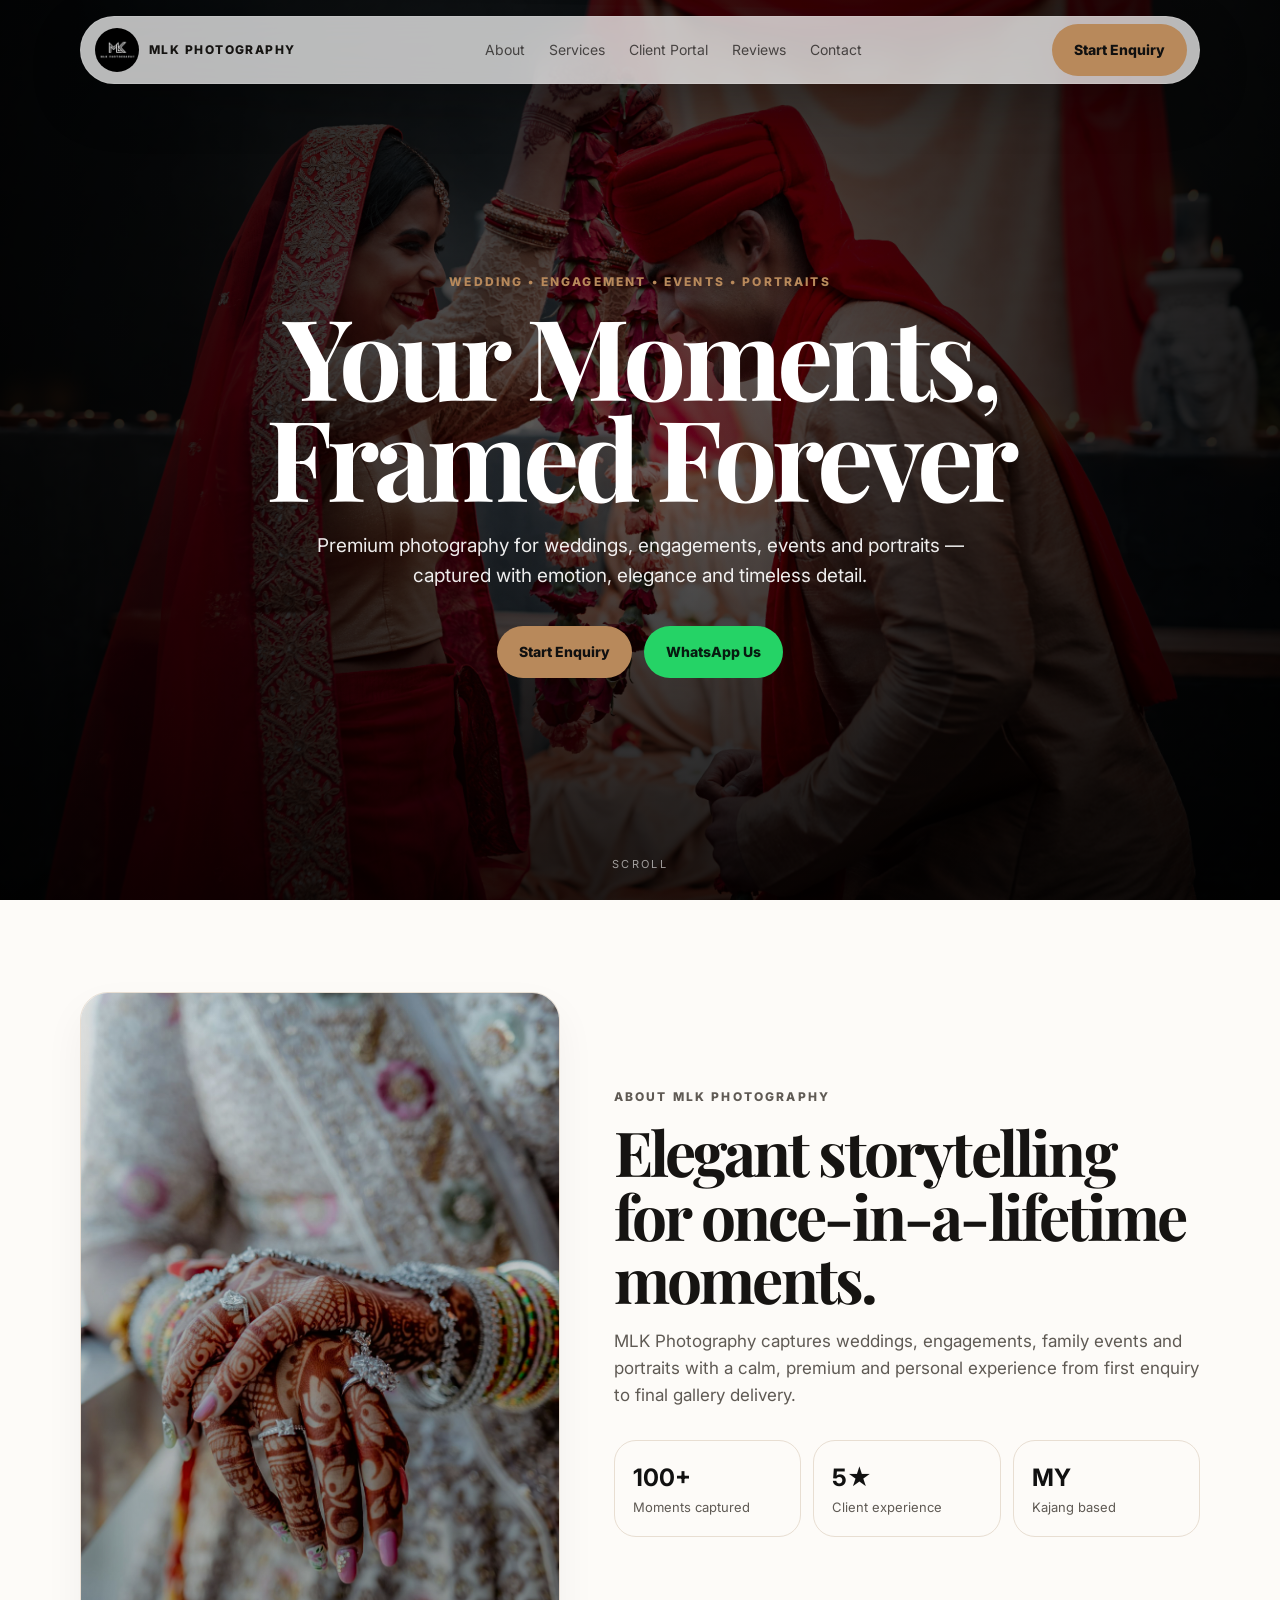
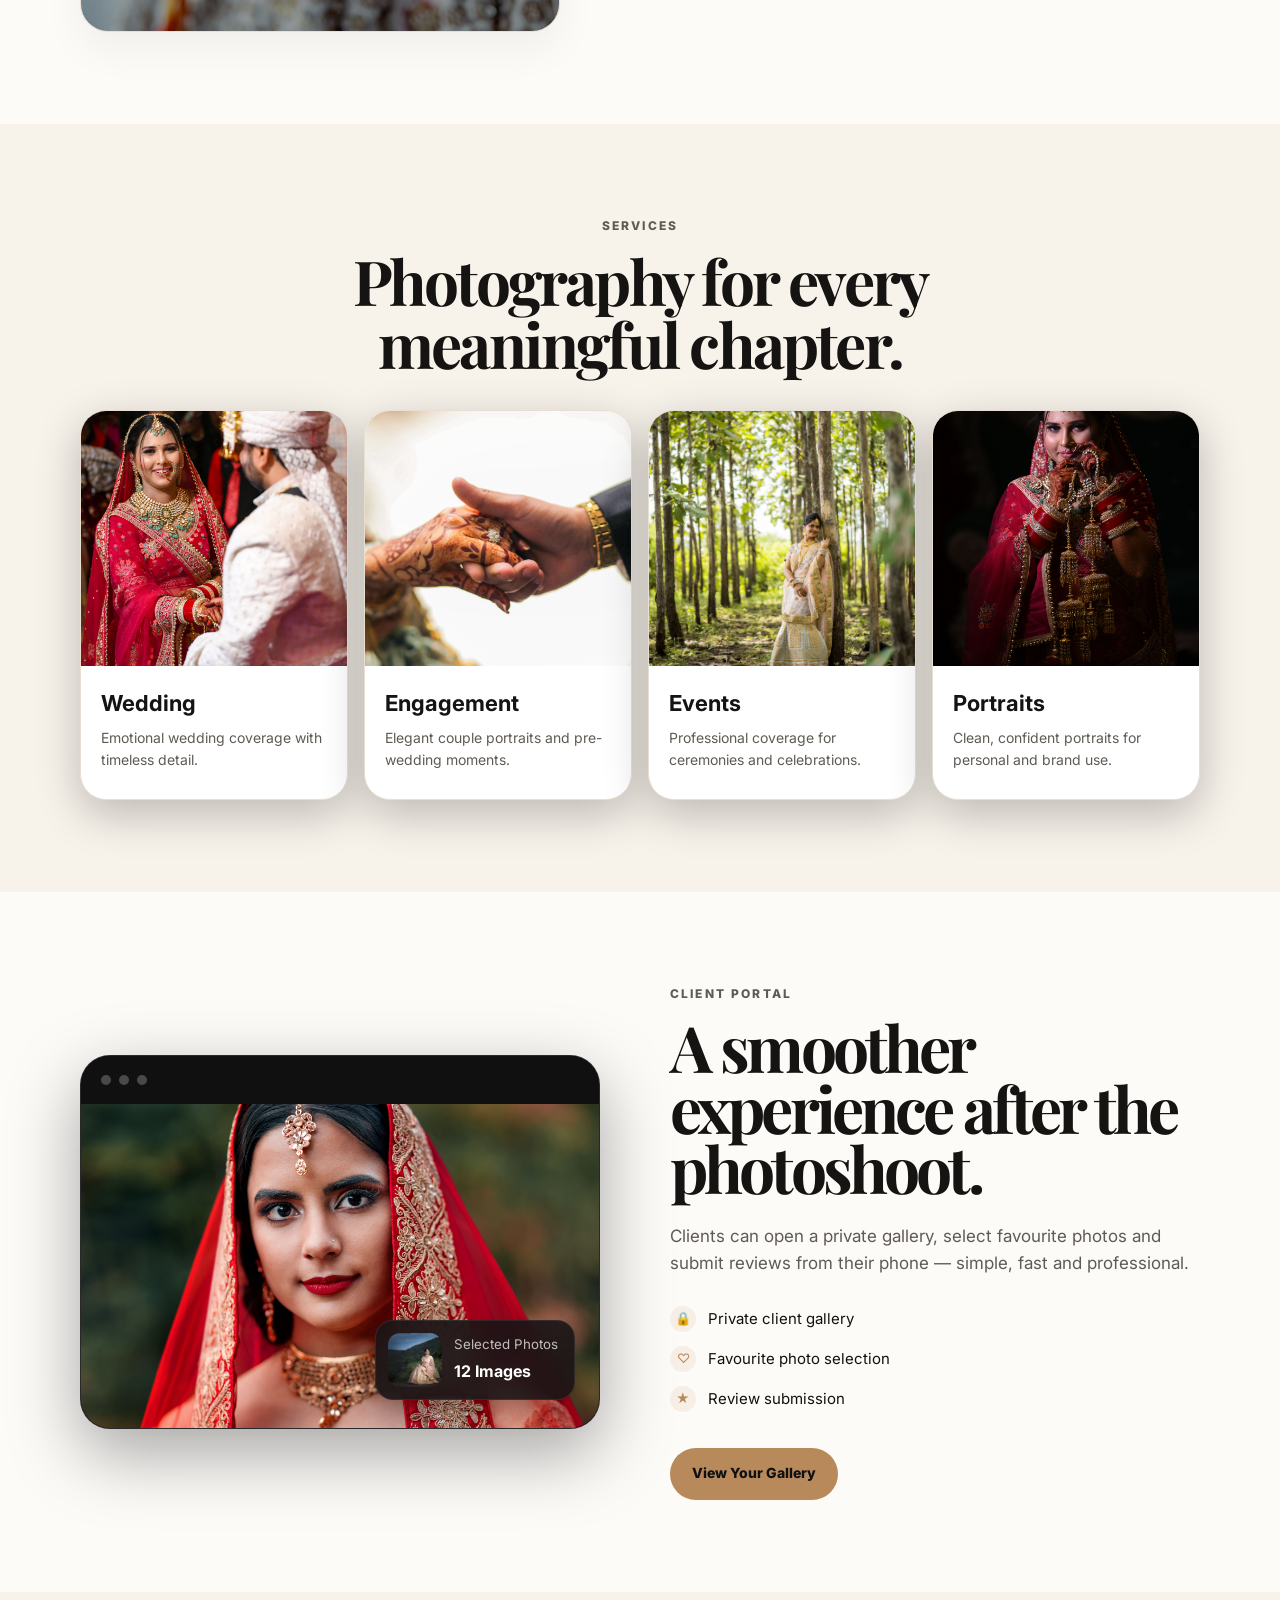
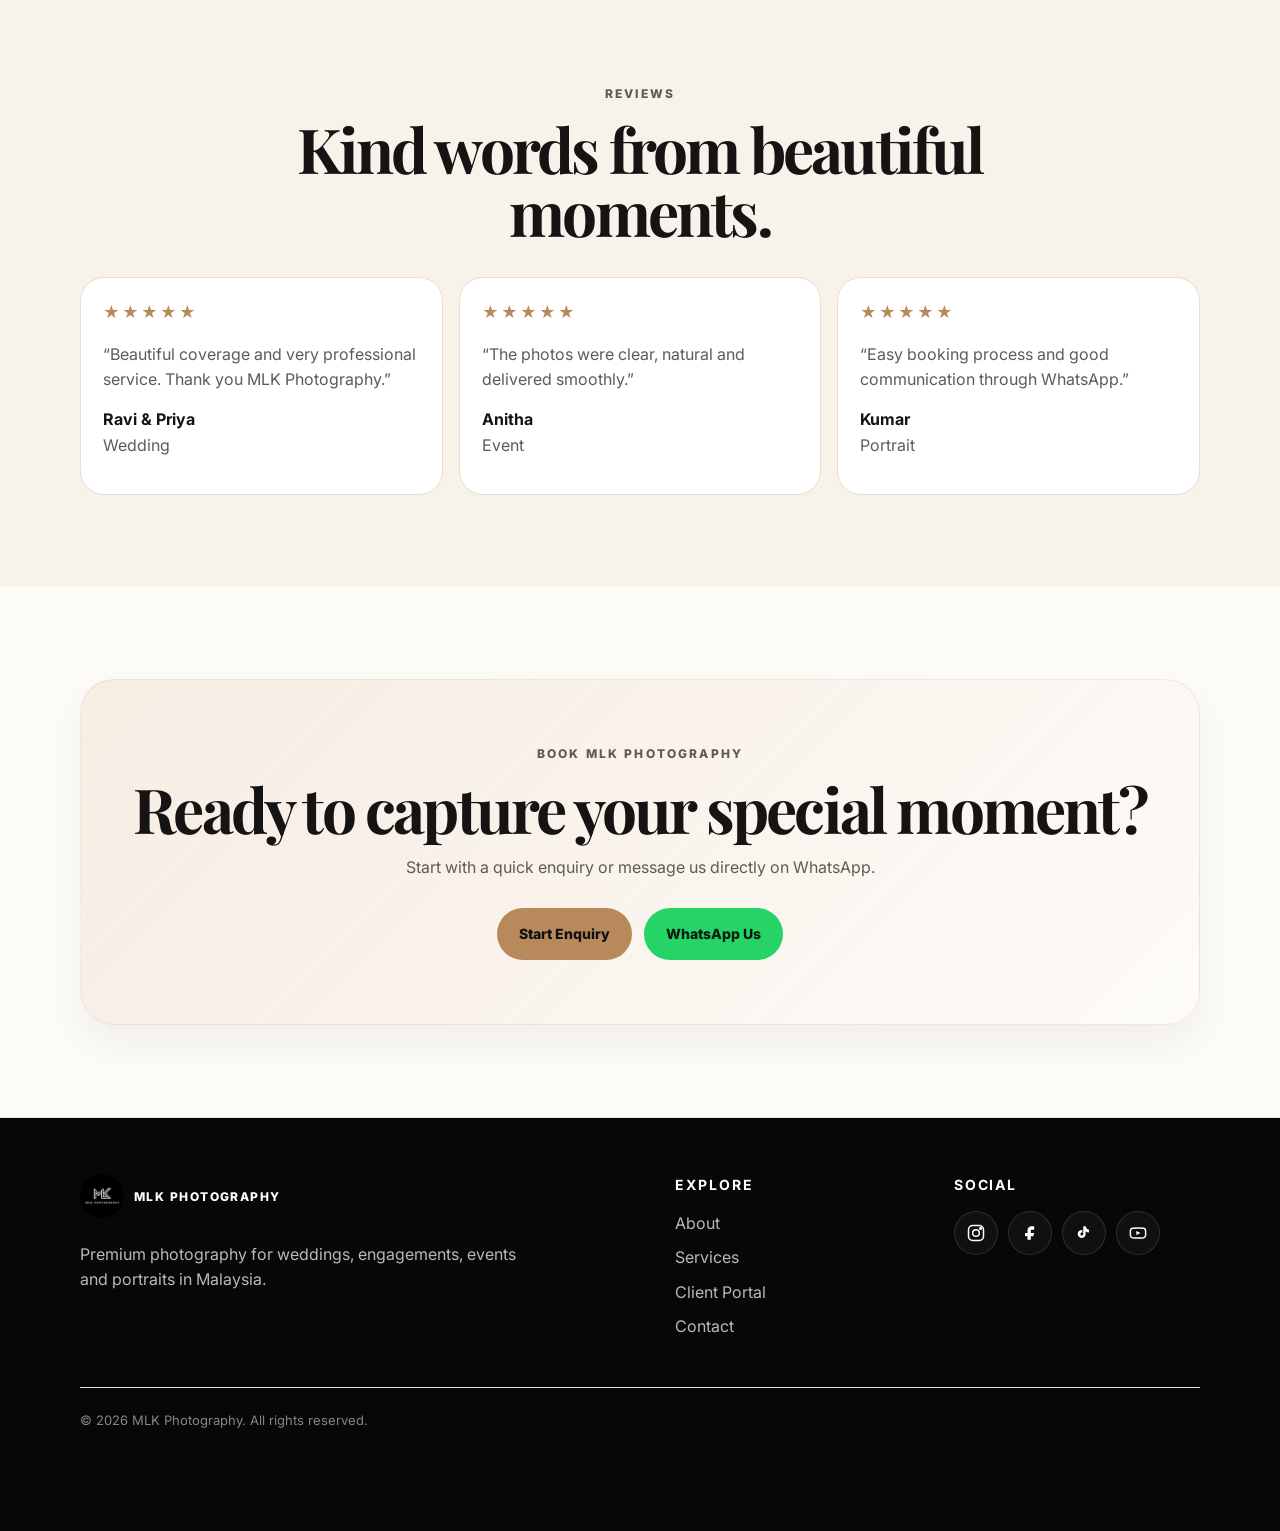
==== commit f61a35ae: "Update index.html" ====
--- a/index.html
+++ b/index.html
@@ -179,7 +179,7 @@
       <div>
         <a class="brand footer-brand" href="#top" aria-label="MLK Photography home">
           <span class="brand-mark">
-  <img src="assets/logo.png" alt="MLK Photography Logo">
+  <img src="images/logo.jpg" alt="MLK Photography Logo">
 </span>
           <span class="brand-text">MLK Photography</span>
         </a>
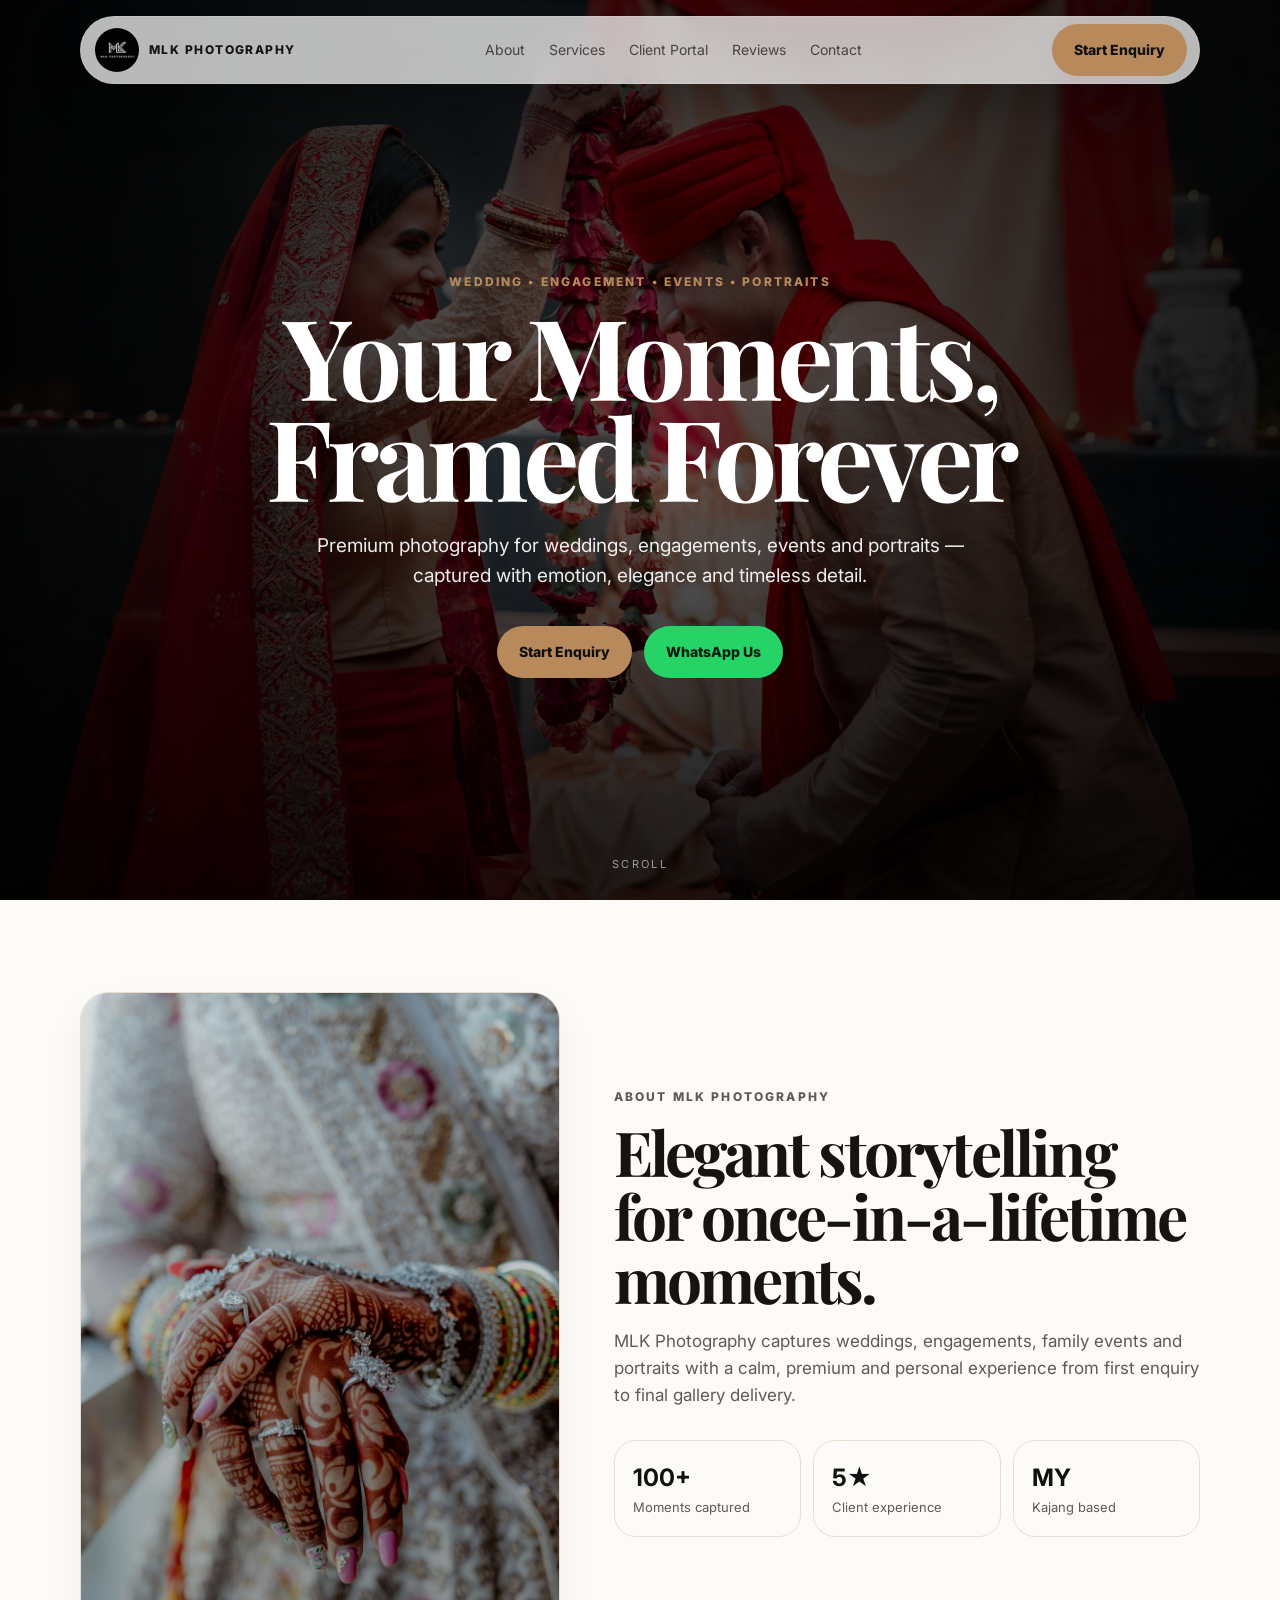
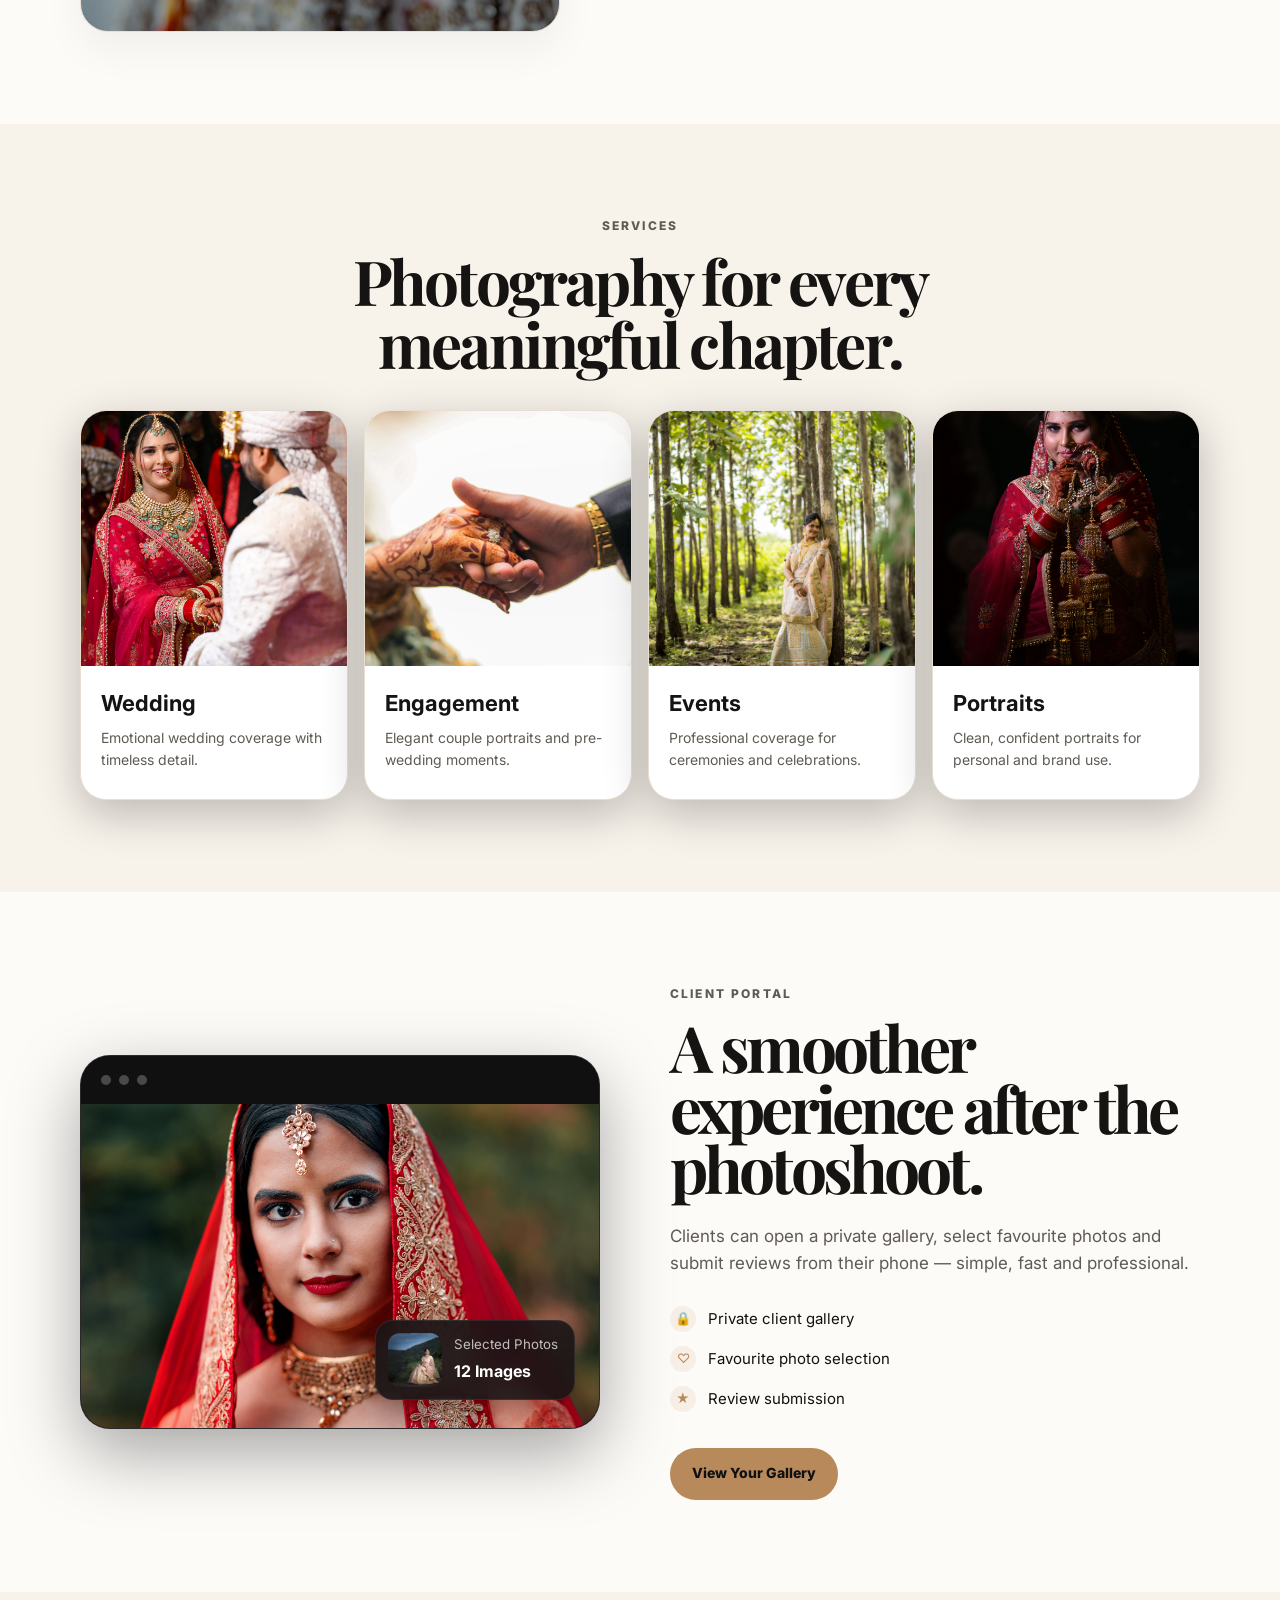
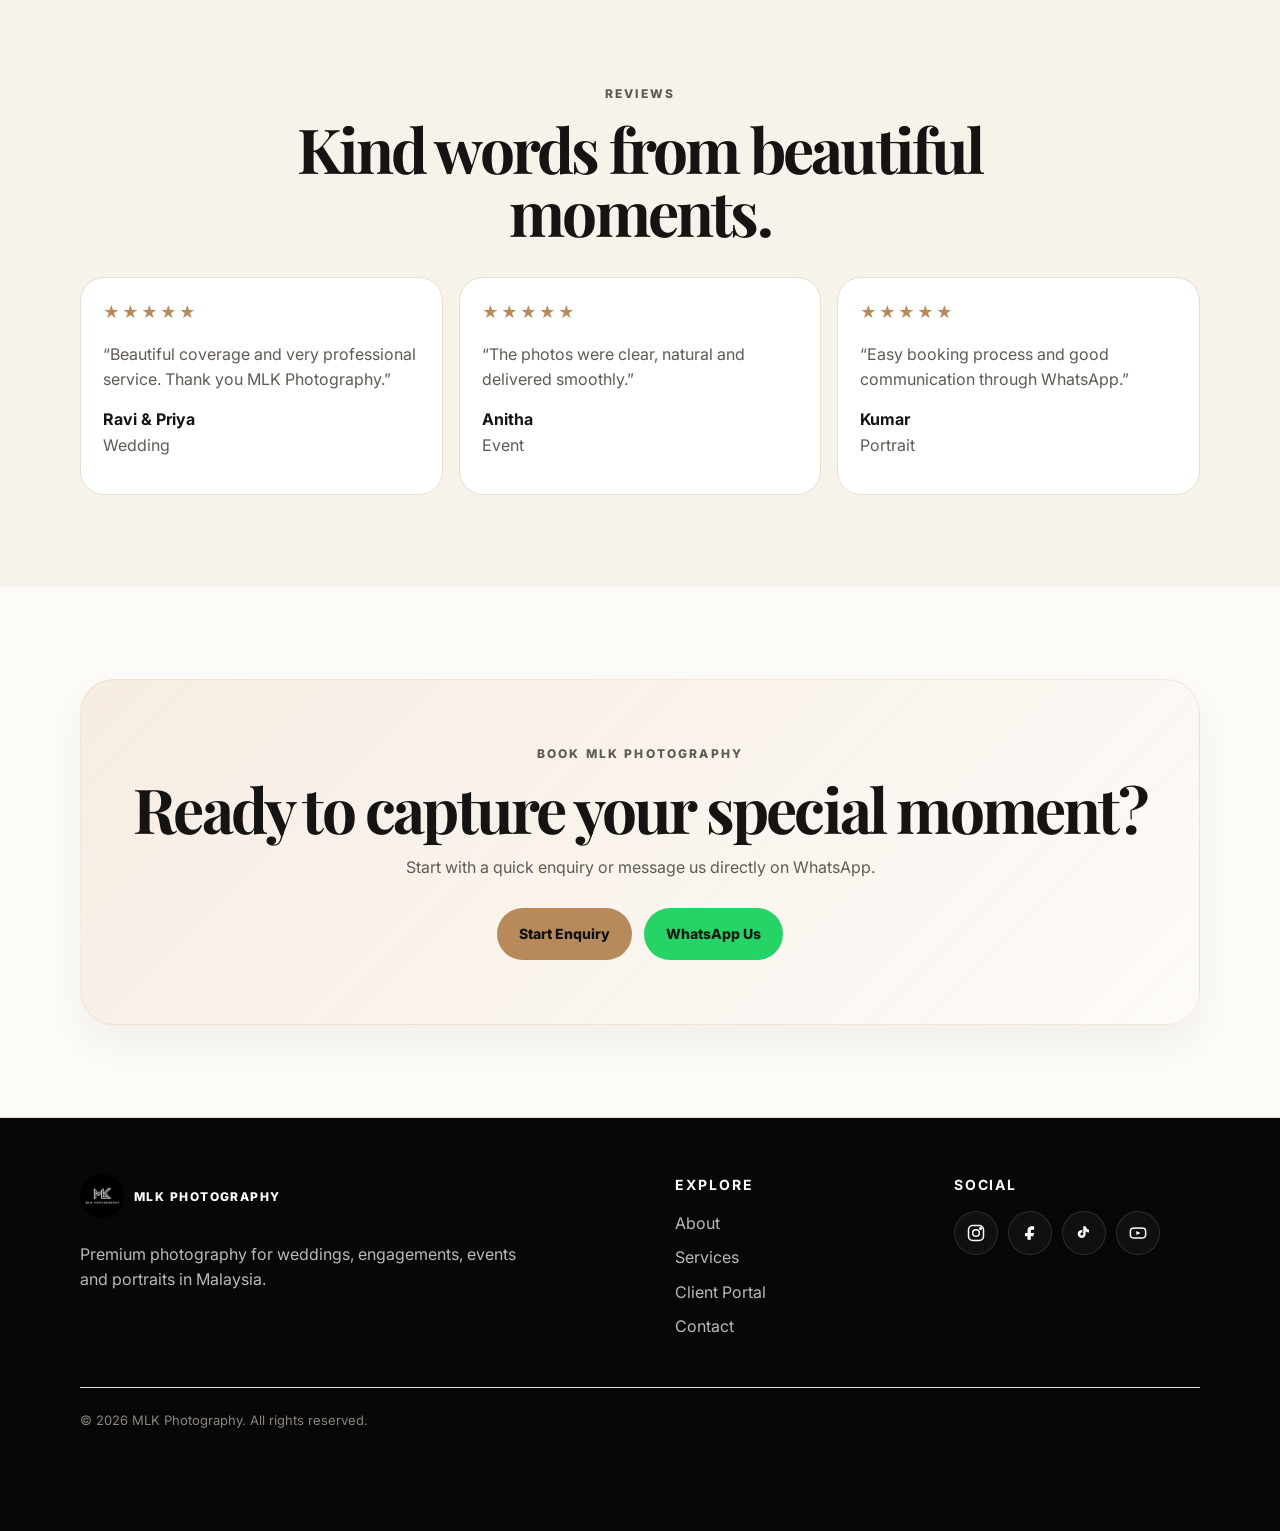
==== commit 697ee354: "Form -V3" ====
--- a/index.html
+++ b/index.html
@@ -213,90 +213,87 @@
     <div class="container copyright">© <span id="year"></span> MLK Photography. All rights reserved.</div>
   </footer>
 
-  <div id="enquiryModal" class="modal" aria-hidden="true">
-    <div class="modal-panel glass" role="dialog" aria-modal="true" aria-labelledby="modalTitle">
-      <div class="modal-head">
-        <div>
-          <span class="eyebrow">MLK Booking Enquiry</span>
-          <h2 id="modalTitle">Submit & continue to WhatsApp.</h2>
-          <p class="muted">Your enquiry will be saved to Google Sheet first.</p>
-        </div>
-        <button id="closeModal" class="close-btn" type="button" aria-label="Close enquiry form">✕</button>
-      </div>
-
-      <form id="enquiryForm" class="wizard">
-        <div class="progress" aria-hidden="true">
-          <span class="active"></span><span></span><span></span><span></span>
-        </div>
-
-        <section class="wizard-step active" data-step="1">
-          <h3>1. Select event type</h3>
-          <p class="muted">You can choose more than one.</p>
-          <div id="eventChoices" class="event-chip-wrap"></div>
-        </section>
-
-        <section class="wizard-step" data-step="2">
-          <h3>2. Tell us what you need</h3>
-          <p class="muted">Choose the closest option, or select Custom Package for multiple events and special needs.</p>
-          <div id="wizardPackageGrid" class="package-grid"></div>
-        </section>
-
-        <section class="wizard-step" data-step="3">
-          <h3>3. Your details</h3>
-          <div class="form-grid">
-            <div class="field">
-              <label for="customerName">Name</label>
-              <input id="customerName" name="name" autocomplete="name" placeholder="Your full name">
-            </div>
-            <div class="field">
-              <label for="contactNumber">Contact Number / WhatsApp</label>
-              <input id="contactNumber" name="contactNumber" autocomplete="tel" placeholder="0123456789">
-            </div>
-            <div class="field">
-              <label for="eventDate">Event Date</label>
-              <input id="eventDate" name="eventDate" type="date">
-            </div>
-            <div class="field">
-              <label for="eventDay">Day</label>
-              <input id="eventDay" name="eventDay" placeholder="Auto-filled" readonly>
-            </div>
-            <div class="field">
-              <label for="eventTime">Time</label>
-              <input id="eventTime" name="eventTime" type="time">
-            </div>
-            <div class="field">
-              <label for="eventLocation">Location</label>
-              <input id="eventLocation" name="eventLocation" placeholder="Kajang / Temple / Hall / Address">
-            </div>
-            <div id="customRequestWrap" class="field full">
-              <label for="customRequest">Custom Request / Full Event Plan</label>
-              <textarea id="customRequest" name="customRequest" placeholder="Example: Wedding morning ceremony + evening reception + pre-wedding shoot. Please include timing, locations and special request."></textarea>
-            </div>
-            <div class="field full">
-              <label class="checkbox-row">
-                <input id="termsAccepted" type="checkbox">
-                <span>I understand that the package price shown is the final package total and transportation charges are not included.</span>
-              </label>
+<div id="enquiryModal" class="modal">
+  <div class="modal-panel enquiry-panel">
+    <button class="modal-close" id="closeEnquiryModal" type="button">×</button>
+
+    <div class="form-header">
+      <p class="eyebrow">Booking Enquiry</p>
+      <h2 id="stepTitle">Let’s start with your details</h2>
+      <p id="stepSubtitle">Share your contact details so we can prepare your enquiry properly.</p>
+    </div>
+
+    <div class="form-steps">
+      <span class="step-dot active" data-step="1">1</span>
+      <span class="step-dot" data-step="2">2</span>
+      <span class="step-dot" data-step="3">3</span>
+      <span class="step-dot" data-step="4">4</span>
+      <span class="step-dot" data-step="5">5</span>
+    </div>
+
+    <form id="enquiryForm">
+      <div class="form-step active" data-step="1">
+        <div class="form-grid">
+          <div class="form-field full">
+            <label for="customerName">Full Name</label>
+            <input id="customerName" type="text" required>
+          </div>
+
+          <div class="form-field">
+            <label for="countrySearch">Country</label>
+            <input id="countrySearch" list="countryList" type="text" placeholder="Search country" required>
+            <datalist id="countryList"></datalist>
+          </div>
+
+          <div class="form-field">
+            <label for="phoneNumber">Phone Number</label>
+            <div class="phone-row">
+              <input id="phoneCode" type="text" readonly value="+60">
+              <input id="phoneNumber" type="tel" placeholder="12 345 6789" required>
             </div>
           </div>
-        </section>
-
-        <section class="wizard-step" data-step="4">
-          <h3>4. Review enquiry</h3>
-          <p class="muted">Please check the details before continuing to WhatsApp.</p>
-          <div id="reviewSummary" class="summary-box glass-soft"></div>
-          <div id="formAlert" class="alert"></div>
-          <div id="formSuccess" class="success-note">Enquiry saved. Opening WhatsApp...</div>
-        </section>
-
-        <div class="wizard-actions">
-          <button id="prevStep" class="btn btn-secondary" type="button">Back</button>
-          <button id="nextStep" class="btn btn-primary" type="button">Continue</button>
-          <button id="submitEnquiry" class="btn btn-whatsapp" type="submit">Submit & Continue to WhatsApp</button>
-        </div>
-      </form>
-    </div>
+        </div>
+      </div>
+
+      <div class="form-step" data-step="2">
+        <div id="eventsWrap" class="events-wrap"></div>
+
+        <button id="addEventBtn" class="btn btn-secondary dark-btn" type="button">
+          + Add Another Event
+        </button>
+      </div>
+
+      <div class="form-step" data-step="3">
+        <div id="eventPackagesWrap" class="event-packages-wrap"></div>
+      </div>
+
+      <div class="form-step" data-step="4">
+        <div id="reviewSummary" class="review-summary"></div>
+
+        <label class="terms-row">
+          <input id="termsAccepted" type="checkbox" required>
+          <span>
+            I understand this is not the final price. Extra transportation charges may apply depending on location.
+          </span>
+        </label>
+      </div>
+
+      <div class="form-step" data-step="5">
+        <div class="thank-you-box">
+          <h3>Thank you for your enquiry</h3>
+          <p>Your enquiry has been received successfully.</p>
+          <p>Redirecting you to WhatsApp in <strong id="redirectCountdown">5</strong> seconds...</p>
+        </div>
+      </div>
+
+      <div class="form-actions">
+        <button id="prevStep" class="btn btn-secondary dark-btn" type="button">Back</button>
+        <button id="nextStep" class="btn btn-primary" type="button">Next</button>
+        <button id="submitEnquiry" class="btn btn-whatsapp" type="submit">Submit Enquiry</button>
+      </div>
+    </form>
   </div>
+</div>
 
   <script src="assets/config.js"></script>
   <script src="assets/data.js"></script>
--- a/assets/styles.css
+++ b/assets/styles.css
@@ -1497,3 +1497,281 @@
     scroll-behavior:auto!important;
   }
 }
+
+
+/* ENQUIRY FORM */
+
+.modal{
+  position:fixed;
+  inset:0;
+  z-index:999;
+  display:none;
+  align-items:center;
+  justify-content:center;
+  padding:24px;
+  background:rgba(0,0,0,.65);
+}
+
+.modal.active{
+  display:flex;
+}
+
+.enquiry-panel{
+  position:relative;
+  width:min(940px,100%);
+  max-height:92vh;
+  overflow:auto;
+  border-radius:30px;
+  background:#f8f4ef;
+  color:#111;
+  border:1px solid #eadfce;
+  padding:34px;
+  box-shadow:0 30px 90px rgba(0,0,0,.35);
+}
+
+.modal-close{
+  position:absolute;
+  top:18px;
+  right:20px;
+  width:38px;
+  height:38px;
+  border:none;
+  border-radius:999px;
+  background:#eadfce;
+  color:#111;
+  font-size:24px;
+  cursor:pointer;
+}
+
+.form-header{
+  max-width:620px;
+  margin-bottom:24px;
+}
+
+.form-header h2{
+  font-size:clamp(32px,4vw,54px);
+  line-height:1;
+  margin:8px 0 12px;
+  color:#111;
+}
+
+.form-header p{
+  color:#5d5147;
+}
+
+.form-steps{
+  display:flex;
+  gap:10px;
+  margin-bottom:28px;
+}
+
+.step-dot{
+  width:36px;
+  height:36px;
+  display:flex;
+  align-items:center;
+  justify-content:center;
+  border-radius:999px;
+  background:#eadfce;
+  color:#555;
+  font-weight:700;
+}
+
+.step-dot.active{
+  background:var(--gold);
+  color:#111;
+}
+
+.form-step{
+  display:none;
+}
+
+.form-step.active{
+  display:block;
+}
+
+.form-grid{
+  display:grid;
+  grid-template-columns:repeat(2,1fr);
+  gap:18px;
+}
+
+.form-field{
+  display:flex;
+  flex-direction:column;
+  gap:8px;
+}
+
+.form-field.full{
+  grid-column:1 / -1;
+}
+
+.form-field label{
+  font-size:13px;
+  font-weight:700;
+  color:#111;
+}
+
+.form-field input,
+.form-field select,
+.form-field textarea{
+  width:100%;
+  border:1px solid #ddd2c4;
+  border-radius:16px;
+  background:#fff;
+  color:#111;
+  padding:14px 16px;
+  font:inherit;
+  outline:none;
+}
+
+.form-field textarea{
+  resize:vertical;
+}
+
+.form-field input:focus,
+.form-field select:focus,
+.form-field textarea:focus{
+  border-color:var(--gold);
+  box-shadow:0 0 0 3px rgba(184,137,91,.14);
+}
+
+.package-type-wrap{
+  display:grid;
+  grid-template-columns:repeat(2,1fr);
+  gap:14px;
+  margin-bottom:22px;
+}
+
+.package-type{
+  border:1px solid #ddd2c4;
+  background:#fff;
+  color:#111;
+  border-radius:18px;
+  padding:18px;
+  font-weight:800;
+  cursor:pointer;
+}
+
+.package-type.active{
+  background:var(--gold);
+  border-color:var(--gold);
+  color:#111;
+}
+
+.enquiry-package-grid{
+  display:grid;
+  grid-template-columns:repeat(3,1fr);
+  gap:16px;
+}
+
+.enquiry-package-card{
+  text-align:left;
+  border:1px solid #ddd2c4;
+  background:#fff;
+  color:#111;
+  border-radius:22px;
+  padding:20px;
+  cursor:pointer;
+  transition:.25s ease;
+}
+
+.enquiry-package-card:hover,
+.enquiry-package-card.active{
+  border-color:var(--gold);
+  box-shadow:0 14px 34px rgba(184,137,91,.16);
+  transform:translateY(-2px);
+}
+
+.enquiry-package-card h3{
+  margin-bottom:8px;
+  color:#111;
+}
+
+.enquiry-package-card strong{
+  display:block;
+  margin-bottom:12px;
+  color:var(--gold);
+  font-size:22px;
+}
+
+.enquiry-package-card ul{
+  padding-left:18px;
+  margin:0;
+  color:#5d5147;
+  font-size:14px;
+}
+
+.review-summary{
+  background:#fff;
+  border:1px solid #ddd2c4;
+  border-radius:22px;
+  padding:22px;
+}
+
+.review-summary p{
+  display:flex;
+  justify-content:space-between;
+  gap:20px;
+  border-bottom:1px solid #eee3d6;
+  padding:10px 0;
+  margin:0;
+  color:#5d5147;
+}
+
+.review-summary p:last-child{
+  border-bottom:none;
+}
+
+.review-summary strong{
+  color:#111;
+}
+
+.terms-row{
+  display:flex;
+  gap:10px;
+  align-items:center;
+  margin-top:20px;
+  color:#111;
+}
+
+.form-actions{
+  display:flex;
+  justify-content:flex-end;
+  gap:12px;
+  margin-top:28px;
+}
+
+#prevStep{
+  display:none;
+}
+
+#submitEnquiry{
+  display:none;
+}
+
+.btn-whatsapp{
+  background:#25D366;
+  color:#081b10;
+}
+
+@media(max-width:760px){
+  .enquiry-panel{
+    padding:26px 20px;
+    border-radius:24px;
+  }
+
+  .form-grid,
+  .package-type-wrap,
+  .enquiry-package-grid{
+    grid-template-columns:1fr;
+  }
+
+  .form-actions{
+    flex-direction:column;
+  }
+
+  .form-actions .btn{
+    width:100%;
+  }
+}
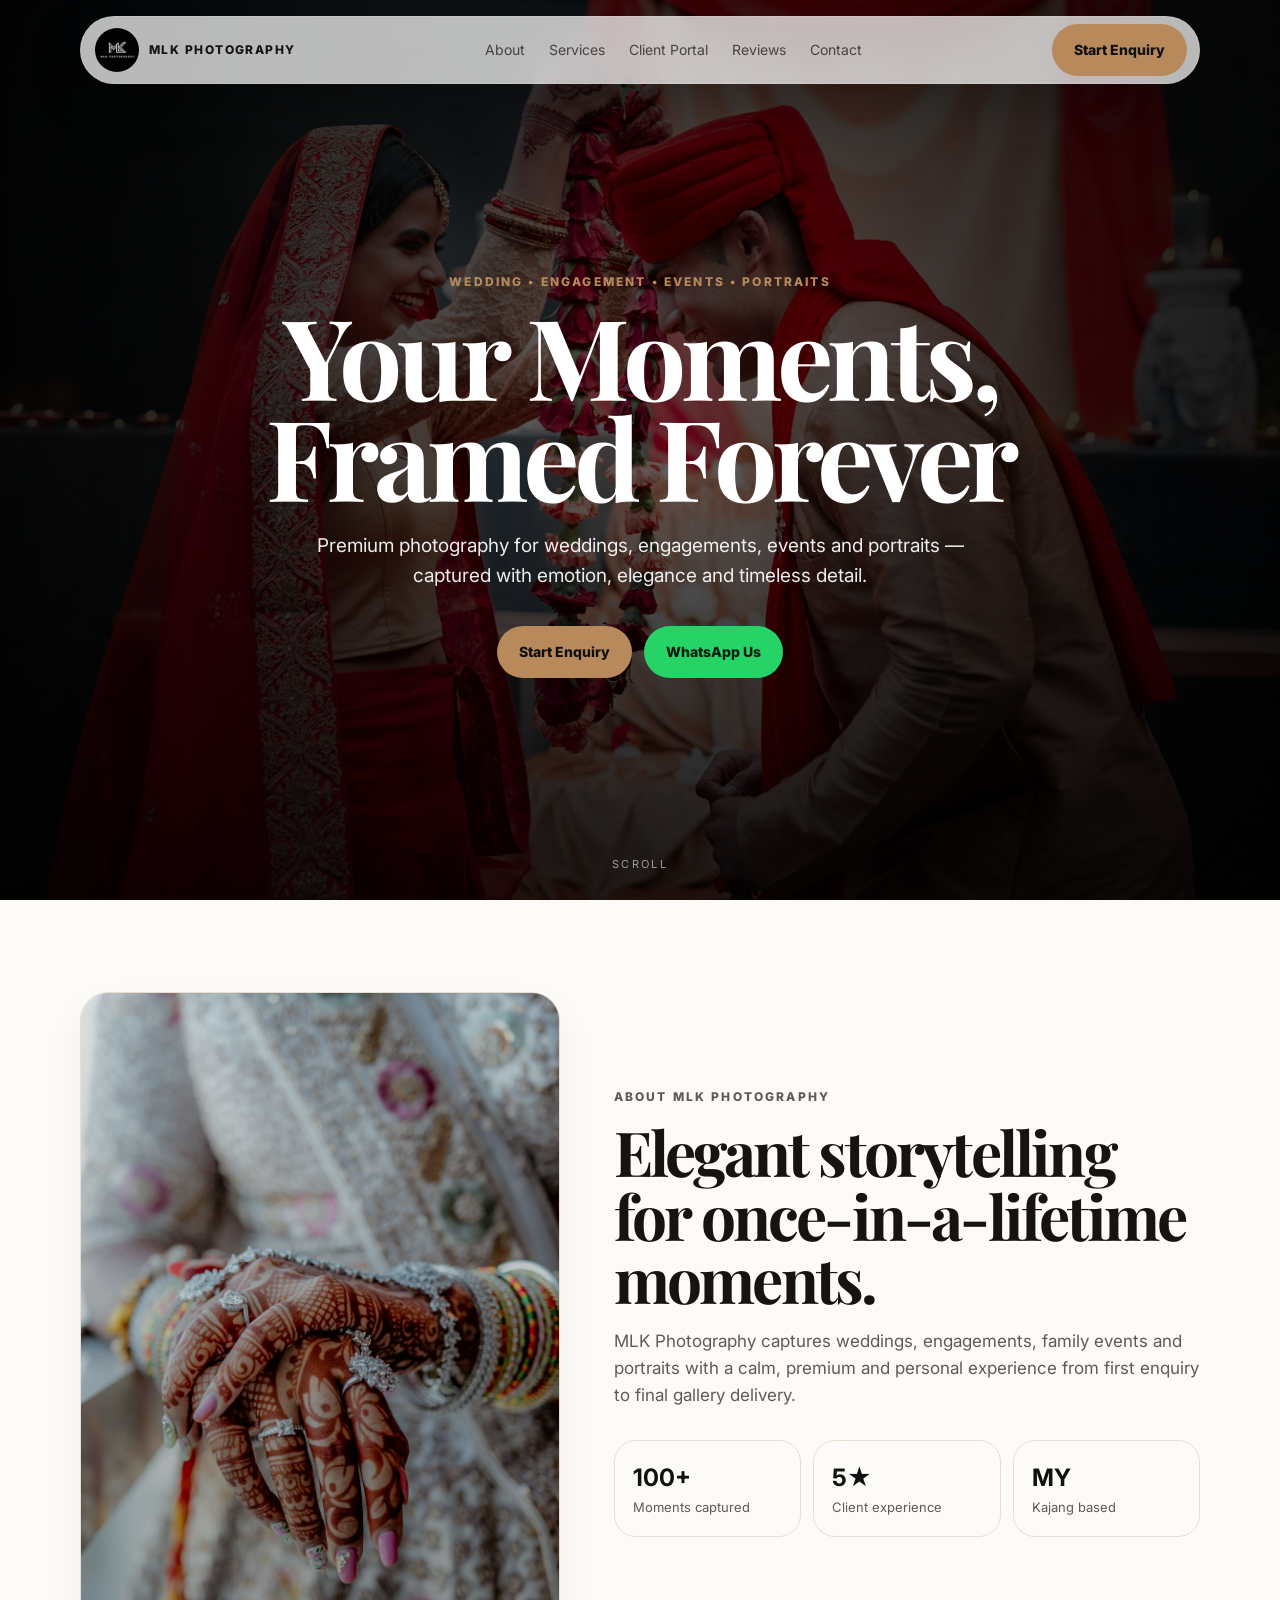
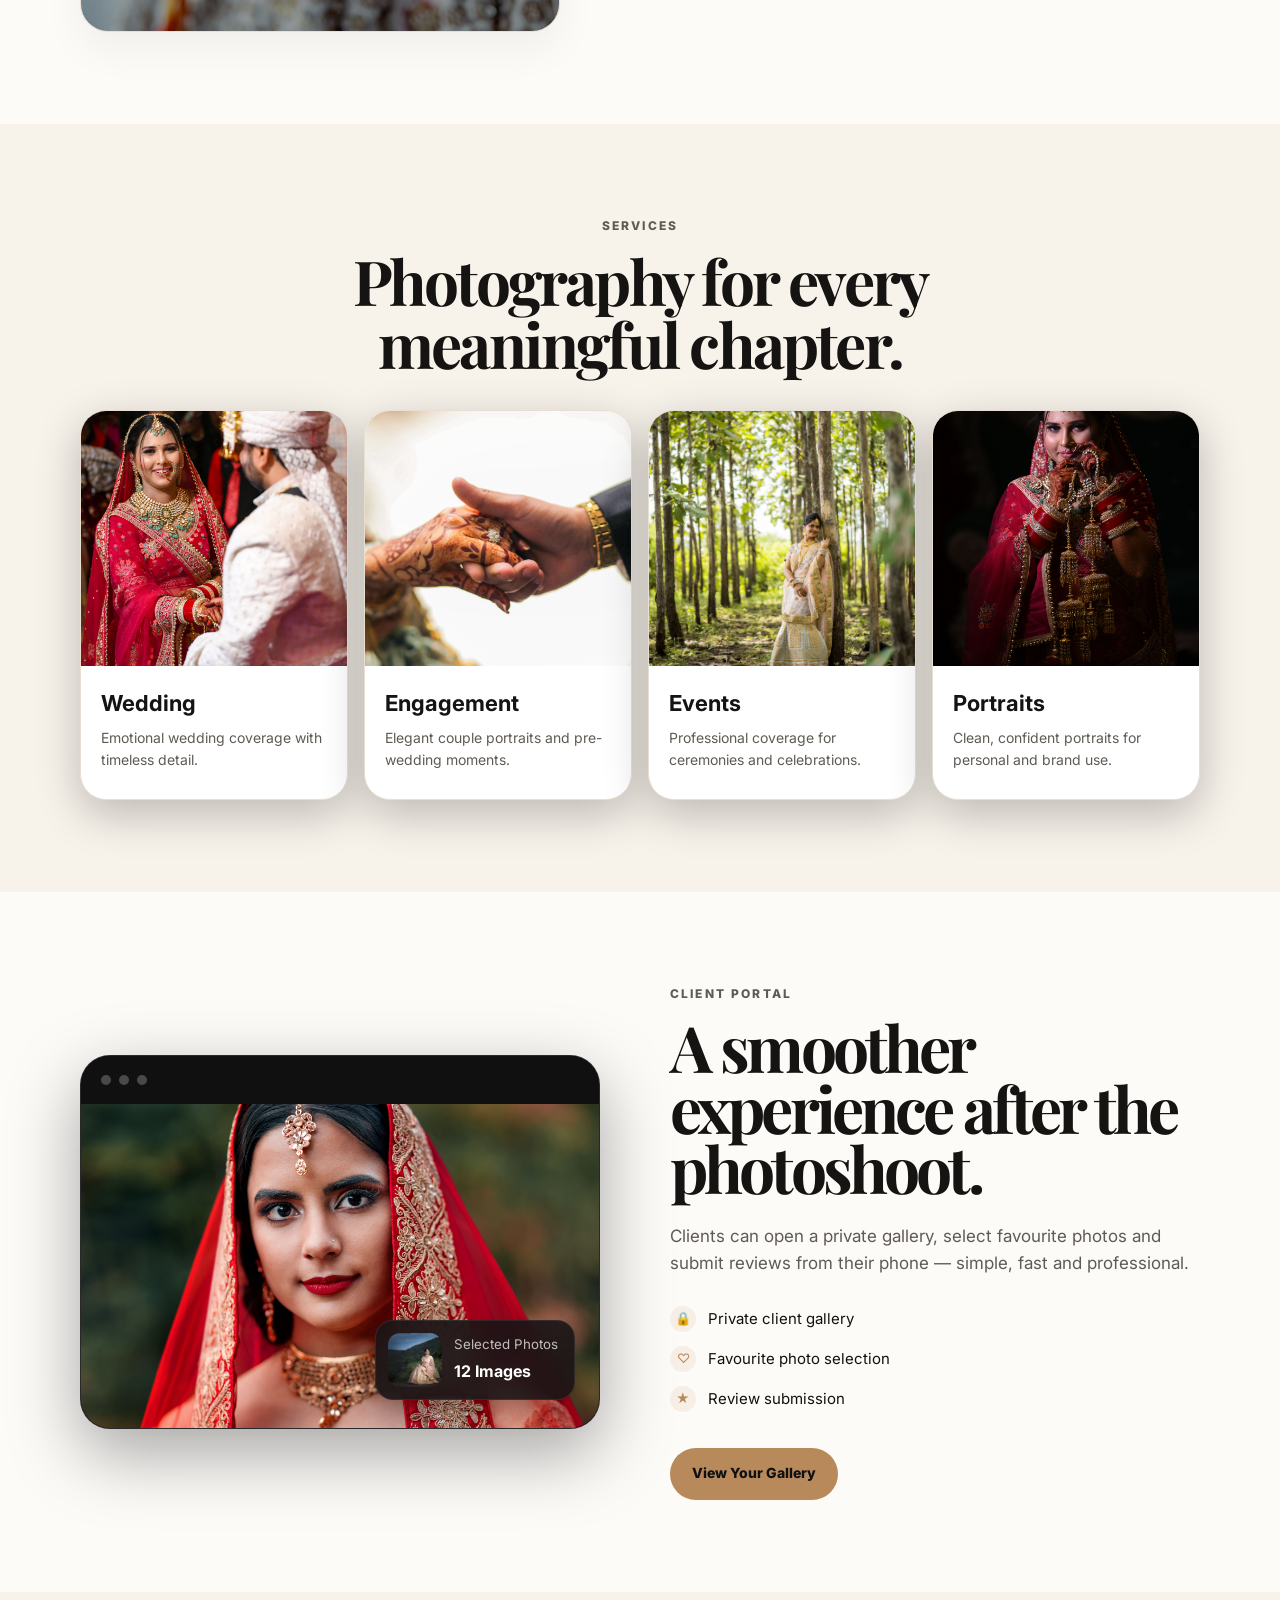
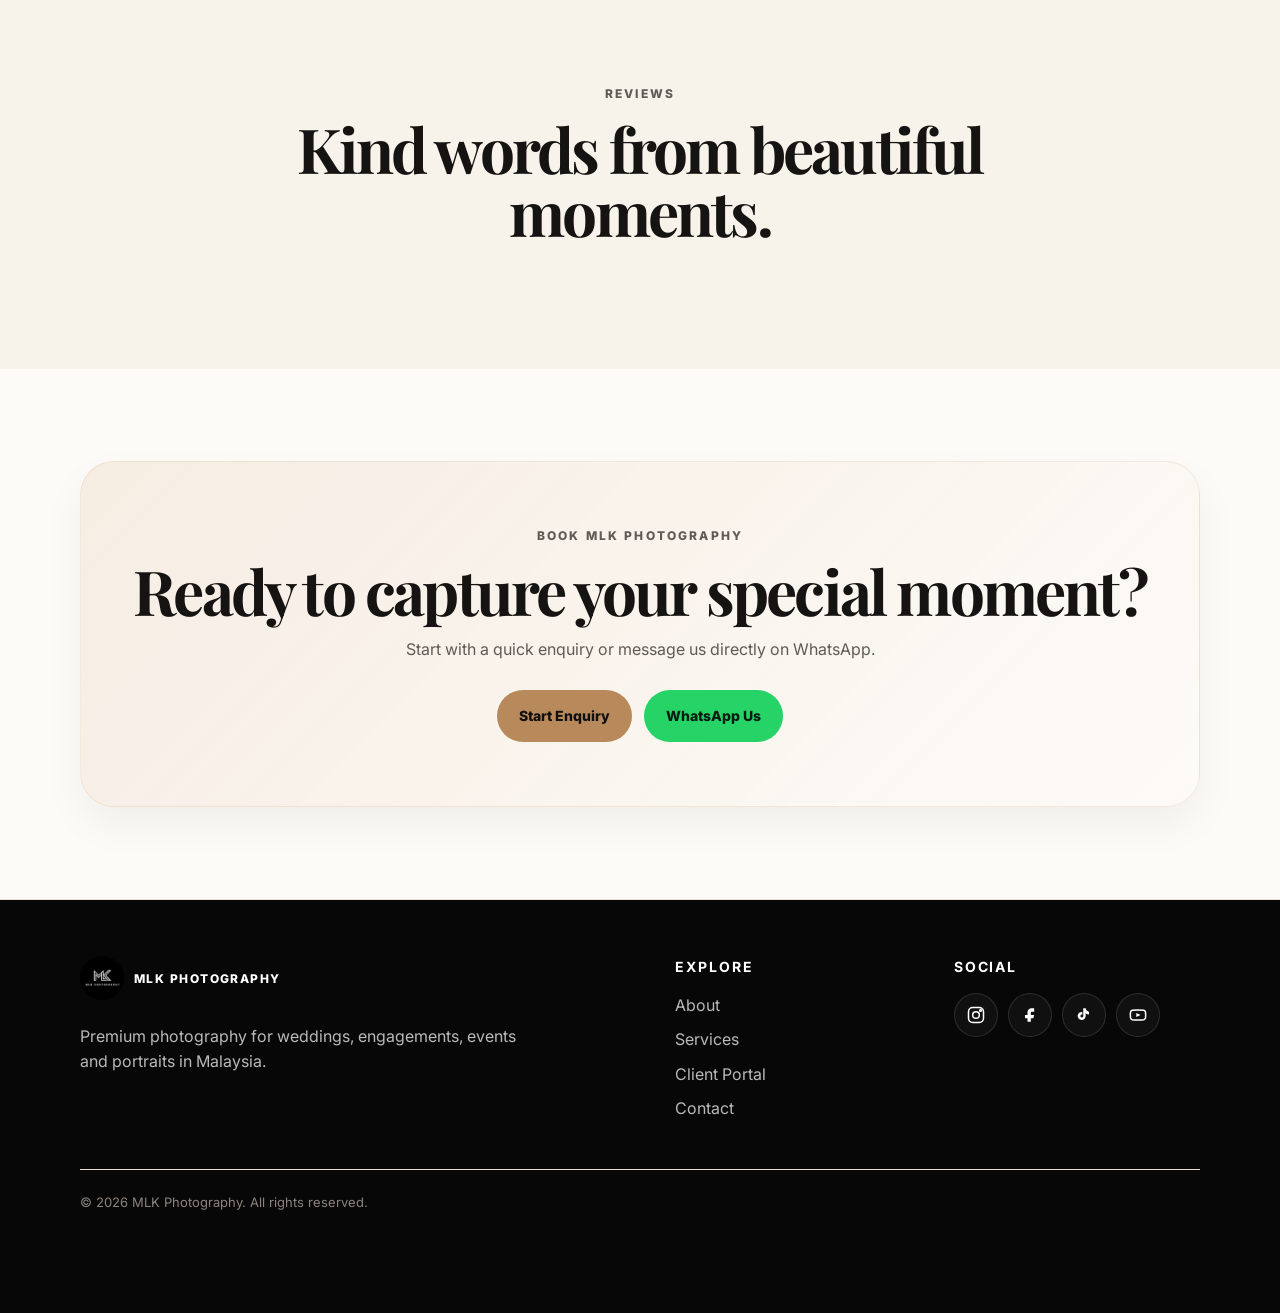
==== commit d6d75eb7: "Update index.html - V4 Form" ====
--- a/index.html
+++ b/index.html
@@ -232,16 +232,30 @@
     </div>
 
     <form id="enquiryForm">
+      <input id="websiteField" type="text" autocomplete="off" tabindex="-1" style="display:none">
+
       <div class="form-step active" data-step="1">
         <div class="form-grid">
           <div class="form-field full">
             <label for="customerName">Full Name</label>
-            <input id="customerName" type="text" required>
+            <input
+              id="customerName"
+              type="text"
+              placeholder="Example: Kumar Raj"
+              required
+            >
           </div>
 
           <div class="form-field">
             <label for="countrySearch">Country</label>
-            <input id="countrySearch" list="countryList" type="text" placeholder="Search country" required>
+            <input
+              id="countrySearch"
+              list="countryList"
+              type="text"
+              value="Malaysia"
+              placeholder="Search country"
+              required
+            >
             <datalist id="countryList"></datalist>
           </div>
 
@@ -249,7 +263,13 @@
             <label for="phoneNumber">Phone Number</label>
             <div class="phone-row">
               <input id="phoneCode" type="text" readonly value="+60">
-              <input id="phoneNumber" type="tel" placeholder="12 345 6789" required>
+              <input
+                id="phoneNumber"
+                type="tel"
+                inputmode="numeric"
+                placeholder="123456789"
+                required
+              >
             </div>
           </div>
         </div>
--- a/assets/styles.css
+++ b/assets/styles.css
@@ -1775,3 +1775,147 @@
     width:100%;
   }
 }
+
+.phone-row{
+  display:grid;
+  grid-template-columns:95px 1fr;
+  gap:10px;
+}
+
+.phone-row input{
+  width:100%;
+}
+
+.dark-btn{
+  background:#111!important;
+  color:#fff!important;
+  border:1px solid rgba(0,0,0,.12)!important;
+}
+
+.events-wrap,
+.event-packages-wrap{
+  display:grid;
+  gap:22px;
+}
+
+.event-box,
+.event-package-box{
+  background:#fff;
+  border:1px solid #ddd2c4;
+  border-radius:24px;
+  padding:22px;
+}
+
+.event-box-head,
+.event-package-head{
+  display:flex;
+  justify-content:space-between;
+  align-items:center;
+  gap:14px;
+  margin-bottom:18px;
+}
+
+.event-box-head h3,
+.event-package-head h3{
+  margin:0;
+  color:#111;
+}
+
+.remove-event{
+  border:0;
+  background:#f3e8dc;
+  color:#111;
+  border-radius:999px;
+  padding:8px 12px;
+  font-size:13px;
+  font-weight:800;
+  cursor:pointer;
+}
+
+.event-package-type{
+  display:grid;
+  grid-template-columns:repeat(2,1fr);
+  gap:12px;
+  margin-bottom:18px;
+}
+
+.event-package-type button{
+  border:1px solid #ddd2c4;
+  background:#fff;
+  color:#111;
+  border-radius:16px;
+  padding:15px;
+  font-weight:800;
+  cursor:pointer;
+}
+
+.event-package-type button.active{
+  background:var(--gold);
+  border-color:var(--gold);
+}
+
+.package-choice-grid{
+  display:grid;
+  grid-template-columns:repeat(3,1fr);
+  gap:14px;
+}
+
+.package-choice{
+  border:1px solid #ddd2c4;
+  background:#fff;
+  color:#111;
+  border-radius:18px;
+  padding:18px;
+  text-align:left;
+  cursor:pointer;
+}
+
+.package-choice.active{
+  border-color:var(--gold);
+  box-shadow:0 12px 30px rgba(184,137,91,.18);
+}
+
+.package-choice h4{
+  margin:0 0 8px;
+  color:#111;
+}
+
+.package-choice strong{
+  display:block;
+  margin-bottom:10px;
+  color:var(--gold);
+  font-size:20px;
+}
+
+.package-choice ul{
+  margin:0;
+  padding-left:18px;
+  color:#5d5147;
+  font-size:14px;
+}
+
+.thank-you-box{
+  text-align:center;
+  background:#fff;
+  border:1px solid #ddd2c4;
+  border-radius:24px;
+  padding:42px 24px;
+}
+
+.thank-you-box h3{
+  font-size:34px;
+  margin-bottom:12px;
+  color:#111;
+}
+
+.thank-you-box p{
+  color:#5d5147;
+}
+
+@media(max-width:760px){
+  .phone-row,
+  .event-package-type,
+  .package-choice-grid{
+    grid-template-columns:1fr;
+  }
+}
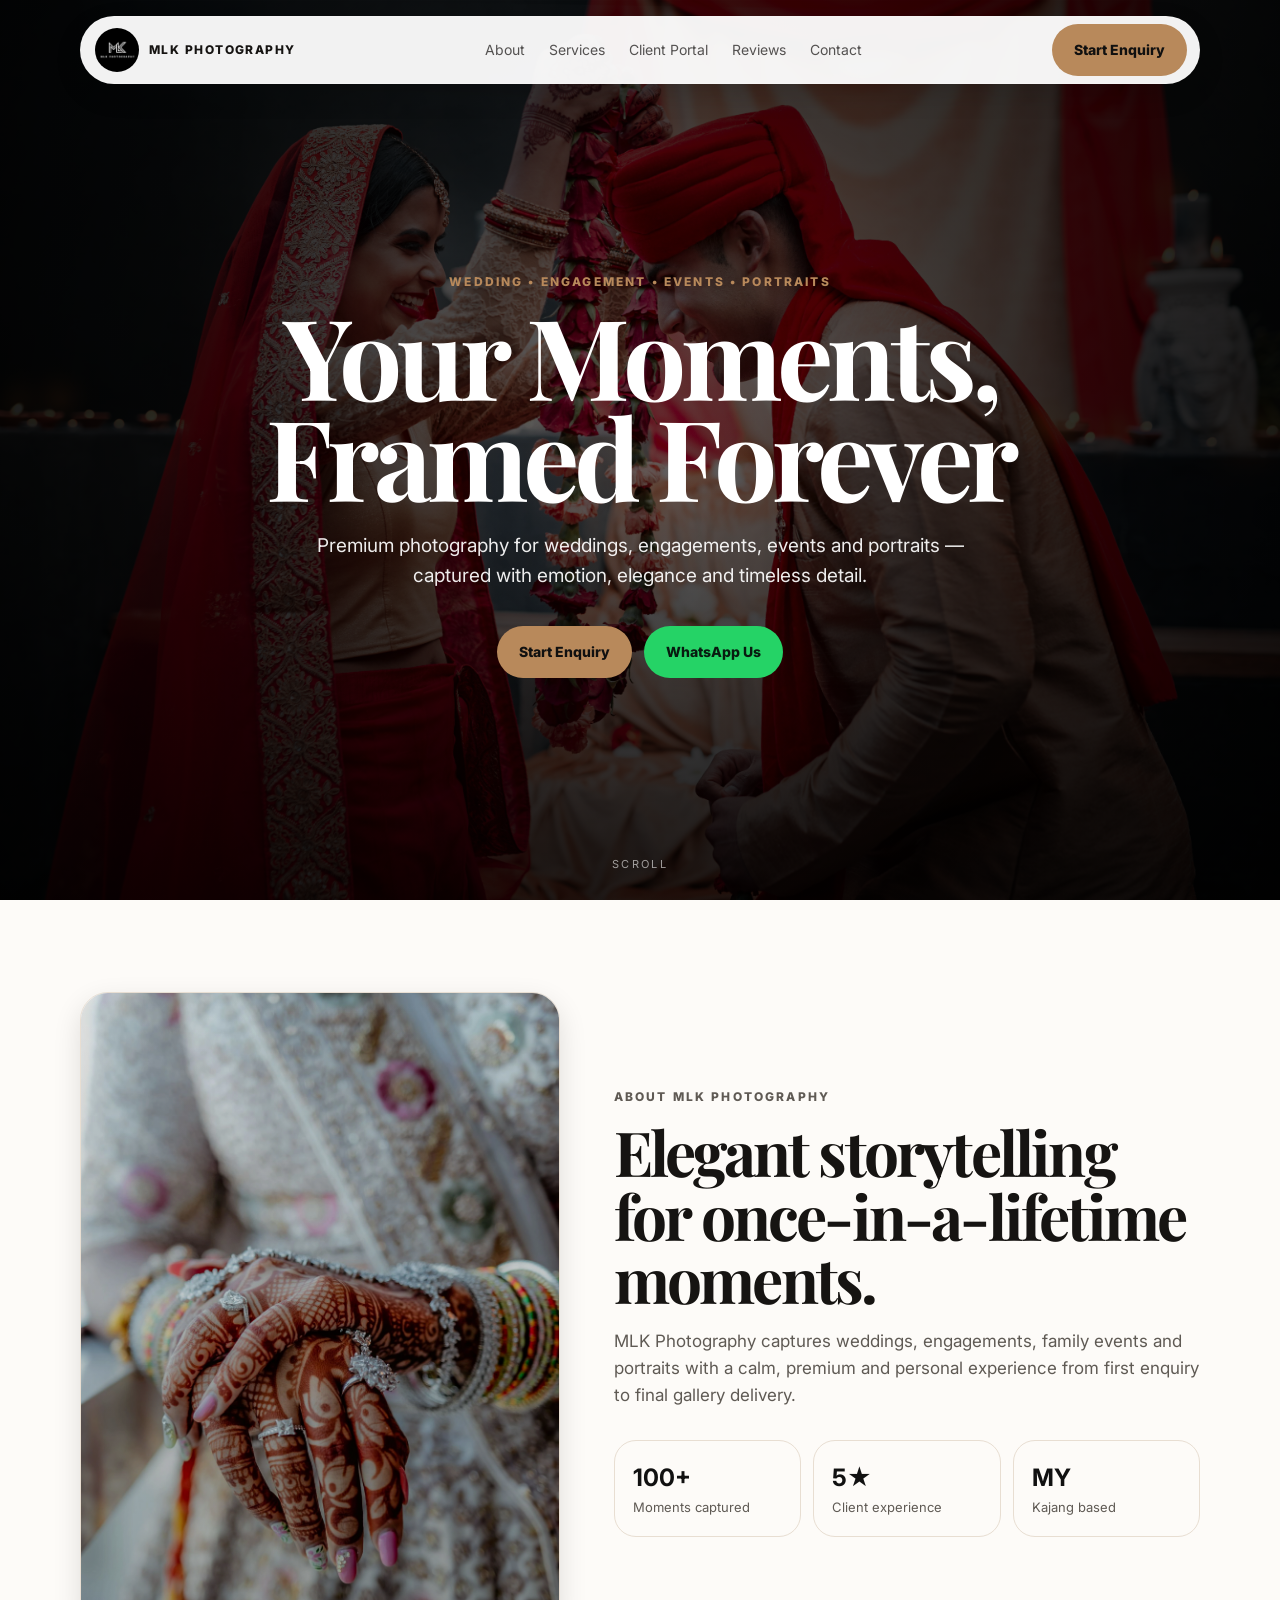
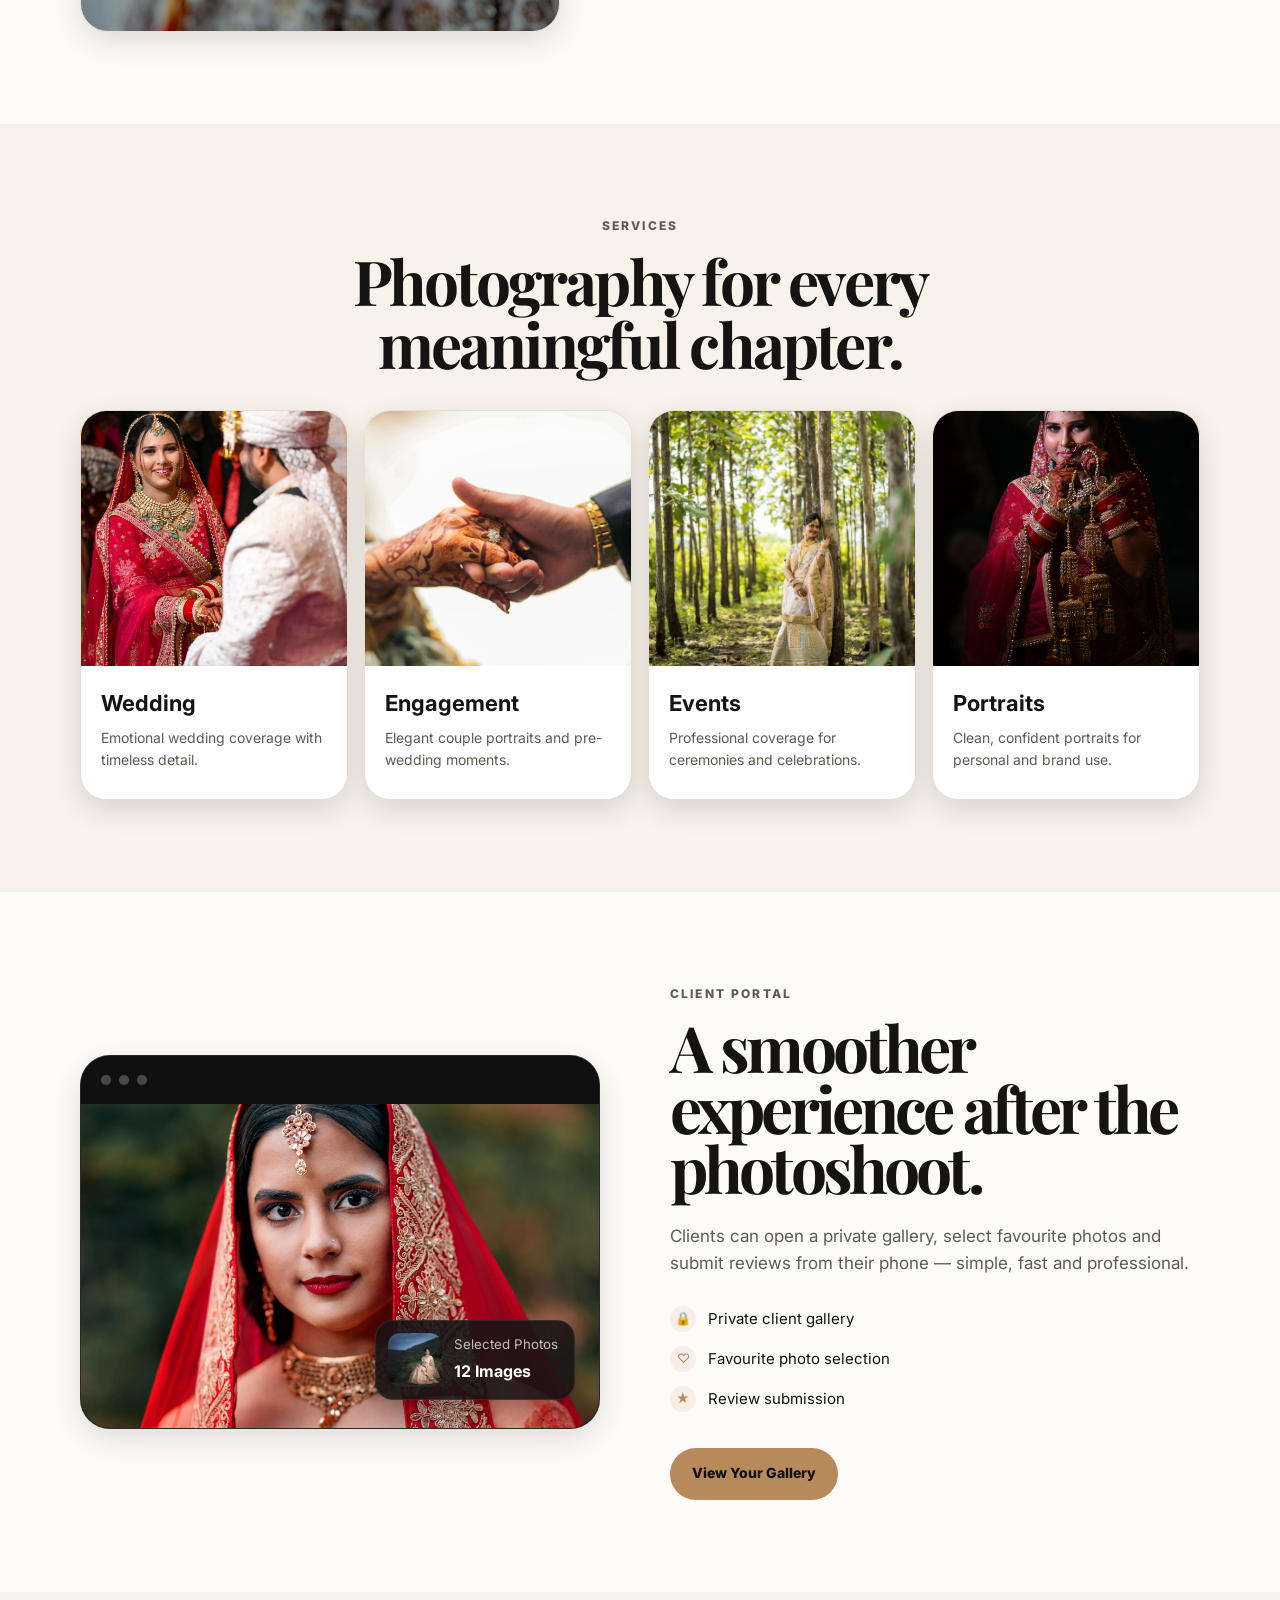
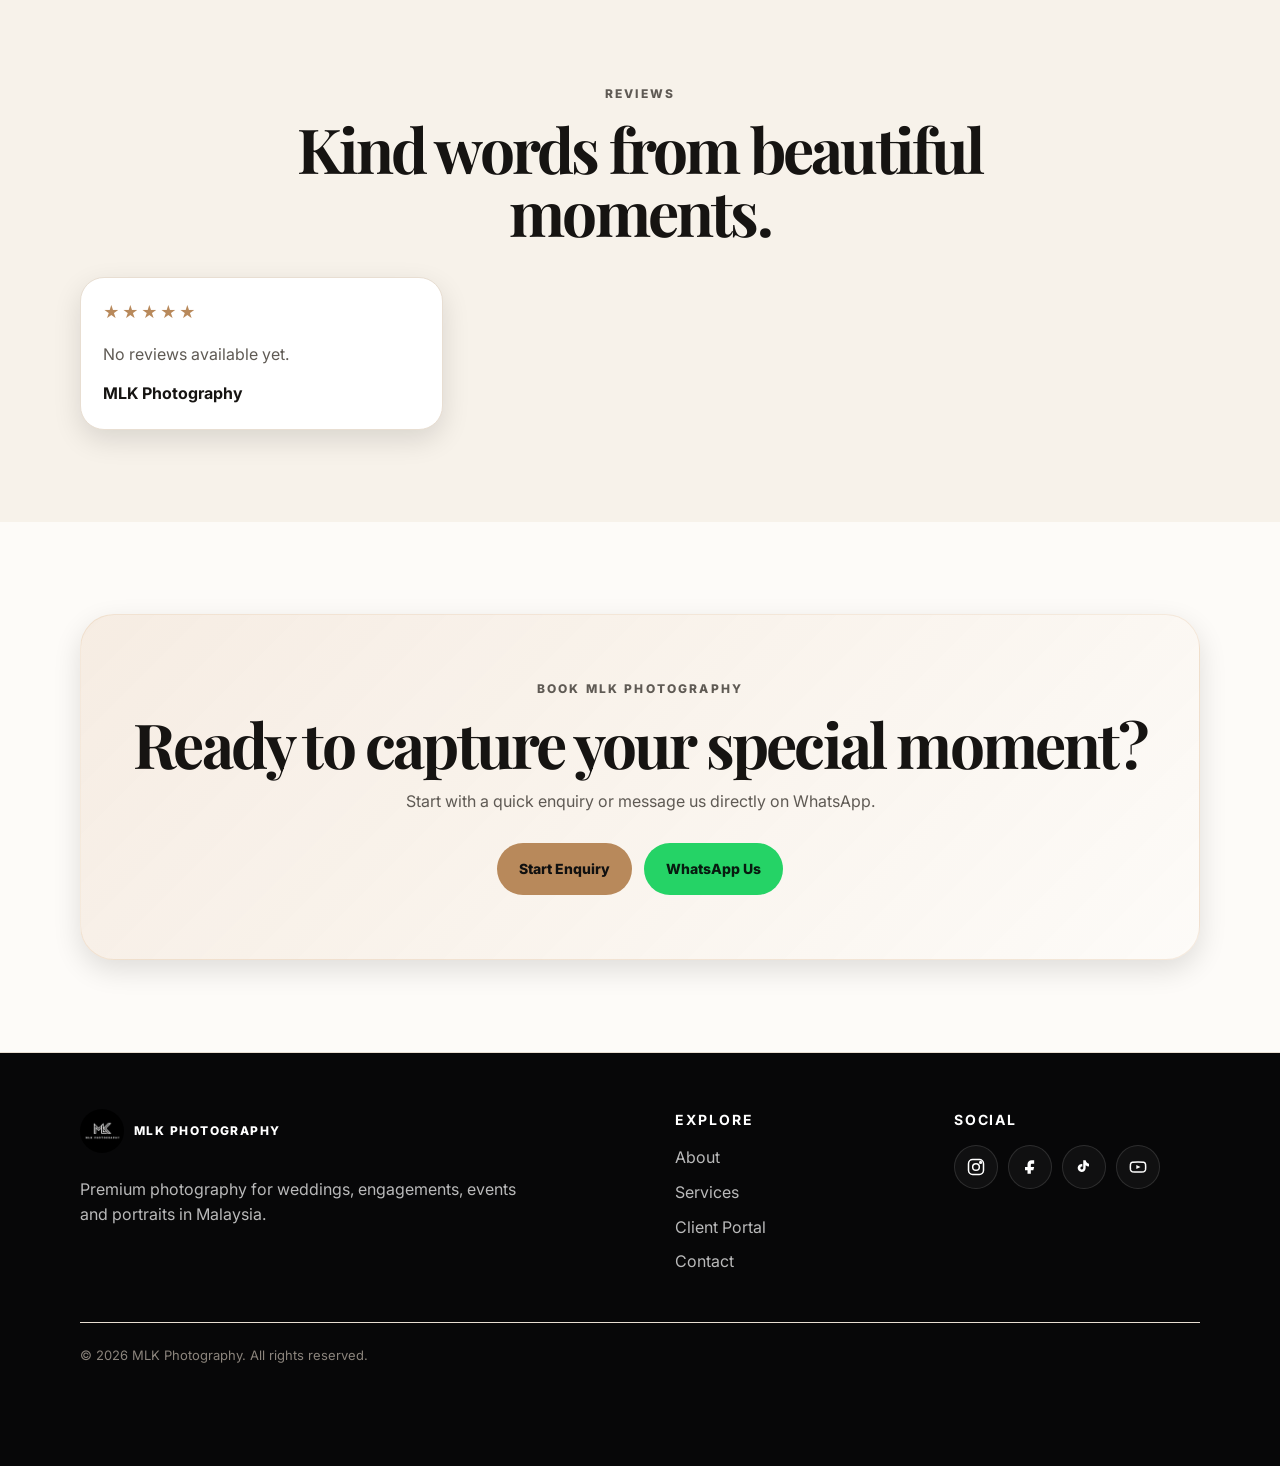
==== commit 25b0e229: "Update index.html" ====
--- a/index.html
+++ b/index.html
@@ -36,10 +36,10 @@
     <section class="hero" aria-label="MLK Photography hero">
       <div class="hero-slider" aria-hidden="true">
         <div class="hero-slide active" style="background-image:url('images/slide-1.jpg')"></div>
-        <div class="hero-slide" style="background-image:url('images/slide-2.jpg')"></div>
-        <div class="hero-slide" style="background-image:url('images/slide-3.jpg')"></div>
-        <div class="hero-slide" style="background-image:url('images/slide-4.jpg')"></div>
-        <div class="hero-slide" style="background-image:url('images/slide-5.jpg')"></div>
+        <div class="hero-slide" style="background-image:url('images/slide-2.webp')"></div>
+        <div class="hero-slide" style="background-image:url('images/slide-3.webp')"></div>
+        <div class="hero-slide" style="background-image:url('images/slide-4.webp')"></div>
+        <div class="hero-slide" style="background-image:url('images/slide-5.webp')"></div>
       </div>
       <div class="hero-overlay"></div>
 
@@ -59,7 +59,7 @@
     <section id="about" class="section about-section">
       <div class="container about-grid">
         <div class="image-frame image-frame-tall">
-          <img src="images/about.jpg" alt="MLK Photography wedding moment" loading="lazy">
+          <img src="images/about.webp" alt="MLK Photography wedding moment" loading="lazy">
         </div>
         <div class="section-copy">
           <p class="eyebrow">About MLK Photography</p>
@@ -82,19 +82,19 @@
         </div>
         <div class="service-grid">
           <article class="service-card">
-            <img src="images/service-wedding.jpg" alt="Wedding photography" loading="lazy">
+            <img src="images/service-wedding.webp" alt="Wedding photography" loading="lazy">
             <div><h3>Wedding</h3><p>Emotional wedding coverage with timeless detail.</p></div>
           </article>
           <article class="service-card">
-            <img src="images/service-engagement.jpg" alt="Engagement photography" loading="lazy">
+            <img src="images/service-engagement.webp" alt="Engagement photography" loading="lazy">
             <div><h3>Engagement</h3><p>Elegant couple portraits and pre-wedding moments.</p></div>
           </article>
           <article class="service-card">
-            <img src="images/service-event.jpg" alt="Event photography" loading="lazy">
+            <img src="images/service-event.webp" alt="Event photography" loading="lazy">
             <div><h3>Events</h3><p>Professional coverage for ceremonies and celebrations.</p></div>
           </article>
           <article class="service-card">
-            <img src="images/service-portrait.jpg" alt="Portrait photography" loading="lazy">
+            <img src="images/service-portrait.webp" alt="Portrait photography" loading="lazy">
             <div><h3>Portraits</h3><p>Clean, confident portraits for personal and brand use.</p></div>
           </article>
         </div>
@@ -135,7 +135,7 @@
       </div>
 
       <div class="portal-main-image">
-        <img src="images/portal-main.jpg" alt="Client gallery preview">
+        <img src="images/portal-main.webp" alt="Client gallery preview">
       </div>
 
       <div class="portal-floating-card">
@@ -234,47 +234,32 @@
     <form id="enquiryForm">
       <input id="websiteField" type="text" autocomplete="off" tabindex="-1" style="display:none">
 
+      <!-- STEP 1 -->
       <div class="form-step active" data-step="1">
         <div class="form-grid">
           <div class="form-field full">
             <label for="customerName">Full Name</label>
-            <input
-              id="customerName"
-              type="text"
-              placeholder="Example: Kumar Raj"
-              required
-            >
+            <input id="customerName" type="text" placeholder="Example: Kumar Raj" required>
           </div>
 
           <div class="form-field">
             <label for="countrySearch">Country</label>
-            <input
-              id="countrySearch"
-              list="countryList"
-              type="text"
-              value="Malaysia"
-              placeholder="Search country"
-              required
-            >
-            <datalist id="countryList"></datalist>
+            <select id="countrySearch" required>
+              <option value="Malaysia" selected>Malaysia</option>
+            </select>
           </div>
 
           <div class="form-field">
             <label for="phoneNumber">Phone Number</label>
             <div class="phone-row">
               <input id="phoneCode" type="text" readonly value="+60">
-              <input
-                id="phoneNumber"
-                type="tel"
-                inputmode="numeric"
-                placeholder="123456789"
-                required
-              >
+              <input id="phoneNumber" type="tel" inputmode="numeric" placeholder="123456789" required>
             </div>
           </div>
         </div>
       </div>
 
+      <!-- STEP 2 -->
       <div class="form-step" data-step="2">
         <div id="eventsWrap" class="events-wrap"></div>
 
@@ -283,10 +268,12 @@
         </button>
       </div>
 
+      <!-- STEP 3 -->
       <div class="form-step" data-step="3">
         <div id="eventPackagesWrap" class="event-packages-wrap"></div>
       </div>
 
+      <!-- STEP 4 -->
       <div class="form-step" data-step="4">
         <div id="reviewSummary" class="review-summary"></div>
 
@@ -298,6 +285,7 @@
         </label>
       </div>
 
+      <!-- STEP 5 -->
       <div class="form-step" data-step="5">
         <div class="thank-you-box">
           <h3>Thank you for your enquiry</h3>
--- a/assets/styles.css
+++ b/assets/styles.css
@@ -1782,14 +1782,14 @@
   gap:10px;
 }
 
-.phone-row input{
-  width:100%;
-}
-
 .dark-btn{
   background:#111!important;
   color:#fff!important;
   border:1px solid rgba(0,0,0,.12)!important;
+}
+
+#addEventBtn{
+  margin-top:24px;
 }
 
 .events-wrap,
@@ -1861,6 +1861,7 @@
 }
 
 .package-choice{
+  position:relative;
   border:1px solid #ddd2c4;
   background:#fff;
   color:#111;
@@ -1868,11 +1869,27 @@
   padding:18px;
   text-align:left;
   cursor:pointer;
+  transition:.25s ease;
 }
 
 .package-choice.active{
-  border-color:var(--gold);
-  box-shadow:0 12px 30px rgba(184,137,91,.18);
+  border:2px solid var(--gold);
+  background:rgba(184,137,91,.12);
+  box-shadow:0 16px 38px rgba(184,137,91,.25);
+  transform:translateY(-2px);
+}
+
+.package-choice.active::after{
+  content:"✓ Selected";
+  position:absolute;
+  top:12px;
+  right:12px;
+  background:var(--gold);
+  color:#111;
+  border-radius:999px;
+  padding:5px 10px;
+  font-size:11px;
+  font-weight:900;
 }
 
 .package-choice h4{
@@ -1887,11 +1904,29 @@
   font-size:20px;
 }
 
+.package-badge{
+  display:inline-flex;
+  margin-bottom:12px;
+  padding:6px 12px;
+  border-radius:999px;
+  background:#f3e8dc;
+  color:#111;
+  font-size:12px;
+  font-weight:800;
+}
+
 .package-choice ul{
   margin:0;
   padding-left:18px;
   color:#5d5147;
   font-size:14px;
+}
+
+.terms-note{
+  margin-top:14px;
+  font-size:12px;
+  line-height:1.5;
+  color:#8b7355;
 }
 
 .thank-you-box{
@@ -1913,9 +1948,279 @@
 }
 
 @media(max-width:760px){
-  .phone-row,
-  .event-package-type,
+  .modal{
+    align-items:flex-start;
+    padding:10px;
+  }
+
+  .enquiry-panel{
+    width:100%;
+    max-height:calc(100vh - 20px);
+    margin:0;
+    padding:24px 18px;
+    border-radius:24px;
+    overflow:auto;
+  }
+
+  .form-header h2{
+    font-size:30px;
+    line-height:1.05;
+  }
+
+  .form-steps{
+    gap:8px;
+    flex-wrap:wrap;
+  }
+
+  .step-dot{
+    width:34px;
+    height:34px;
+  }
+
+  .event-box,
+  .event-package-box{
+    padding:18px;
+    border-radius:20px;
+  }
+
+  .form-grid{
+    grid-template-columns:1fr!important;
+    gap:16px;
+  }
+
+  .form-field input,
+  .form-field select,
+  .form-field textarea{
+    min-height:56px;
+    font-size:16px;
+  }
+
+  .phone-row{
+    grid-template-columns:82px 1fr;
+  }
+
+  .package-choice-grid,
+  .event-package-type{
+    grid-template-columns:1fr!important;
+  }
+
+  .form-actions{
+    position:sticky;
+    bottom:0;
+    background:#f8f4ef;
+    padding-top:14px;
+    display:grid!important;
+    grid-template-columns:1fr;
+    gap:12px;
+  }
+
+  .form-actions .btn{
+    width:100%;
+  }
+}
+
+.enquiry-panel,
+.enquiry-panel *,
+.event-box,
+.event-package-box,
+.package-choice{
+  box-sizing:border-box;
+}
+
+.enquiry-panel{
+  overflow-x:hidden;
+}
+
+.form-field,
+.form-field input,
+.form-field select,
+.form-field textarea,
+.phone-row,
+.phone-row input{
+  min-width:0;
+  max-width:100%;
+}
+
+@media(max-width:760px){
+  .modal{
+    width:100%;
+    max-width:100%;
+    overflow-x:hidden;
+  }
+
+  .enquiry-panel{
+    width:100%;
+    max-width:100%;
+    overflow-x:hidden;
+  }
+
+  .form-grid,
+  .events-wrap,
+  .event-packages-wrap,
+  .event-box,
+  .event-package-box,
   .package-choice-grid{
+    width:100%;
+    max-width:100%;
+    overflow-x:hidden;
+  }
+
+  .phone-row{
+    grid-template-columns:78px minmax(0,1fr);
+    width:100%;
+  }
+
+  .phone-row input{
+    width:100%;
+  }
+
+  .event-box,
+  .event-package-box{
+    padding:16px;
+  }
+
+  .package-choice{
+    width:100%;
+    max-width:100%;
+    padding:16px;
+  }
+
+  .package-choice.active::after{
+    position:static;
+    display:inline-flex;
+    margin:0 0 12px 0;
+  }
+
+  .review-summary p{
+    display:grid;
     grid-template-columns:1fr;
-  }
-}
+    gap:6px;
+  }
+}
+
+/* ===== YOUR EXISTING CSS ABOVE ===== */
+
+
+
+/* ===== DATE & TIME INPUT FIX ===== */
+
+.form-field input[type="date"],
+.form-field input[type="time"]{
+  appearance:none;
+  -webkit-appearance:none;
+  box-sizing:border-box;
+  overflow:hidden;
+  width:100%;
+  min-height:58px;
+  height:58px;
+  padding:0 18px;
+  background:#fff;
+  border:1px solid #ddd2c4;
+  border-radius:16px;
+  color:#111;
+  font-size:16px;
+  line-height:1;
+}
+
+.form-field input[type="date"]::-webkit-date-and-time-value,
+.form-field input[type="time"]::-webkit-date-and-time-value{
+  text-align:left;
+}
+
+.form-field input[type="date"]::-webkit-calendar-picker-indicator,
+.form-field input[type="time"]::-webkit-calendar-picker-indicator{
+  opacity:.65;
+  cursor:pointer;
+}
+
+
+/* ===== PERFORMANCE FIX FOR SMOOTH SCROLL ===== */
+
+/* Remove expensive blur effects */
+.site-header,
+.topbar,
+.glass,
+.glass-soft,
+.page-title-card,
+.portal-floating-card,
+.modal-panel,
+.portal-preview,
+.btn-secondary {
+  backdrop-filter: none !important;
+  -webkit-backdrop-filter: none !important;
+}
+
+/* Keep glass look, but lighter */
+.site-header {
+  background: rgba(255,255,255,.95) !important;
+  box-shadow: 0 10px 28px rgba(0,0,0,.12) !important;
+}
+
+.topbar {
+  background: rgba(12,9,8,.92) !important;
+  box-shadow: 0 10px 28px rgba(0,0,0,.14) !important;
+}
+
+.glass,
+.glass-soft,
+.page-title-card {
+  background: rgba(255,255,255,.94) !important;
+  box-shadow: 0 10px 28px rgba(0,0,0,.10) !important;
+}
+
+/* Stop heavy full-screen zoom animation */
+.hero-slide {
+  animation: none !important;
+  transform: none !important;
+  transition: opacity 1.1s ease !important;
+}
+
+/* Reduce heavy shadows */
+.service-card,
+.image-frame,
+.portal-preview,
+.cta-card,
+.review-card,
+.metric-card,
+.modal-panel,
+.enquiry-panel {
+  box-shadow: 0 10px 28px rgba(0,0,0,.12) !important;
+}
+
+/* Make hover animations lighter */
+.btn:hover,
+.service-card:hover img,
+.package-choice.active,
+.enquiry-package-card:hover,
+.enquiry-package-card.active {
+  transform: none !important;
+}
+
+/* Mobile extra performance */
+@media (max-width: 760px) {
+  * {
+    scroll-behavior: auto !important;
+  }
+
+  .hero-overlay {
+    background: linear-gradient(
+      to bottom,
+      rgba(0,0,0,.45),
+      rgba(0,0,0,.72)
+    ) !important;
+  }
+
+  .site-header,
+  .topbar {
+    box-shadow: 0 6px 18px rgba(0,0,0,.14) !important;
+  }
+}
+
+/* Respect users who prefer reduced motion */
+@media (prefers-reduced-motion: reduce) {
+  * {
+    animation: none !important;
+    transition: none !important;
+    scroll-behavior: auto !important;
+  }
+}
